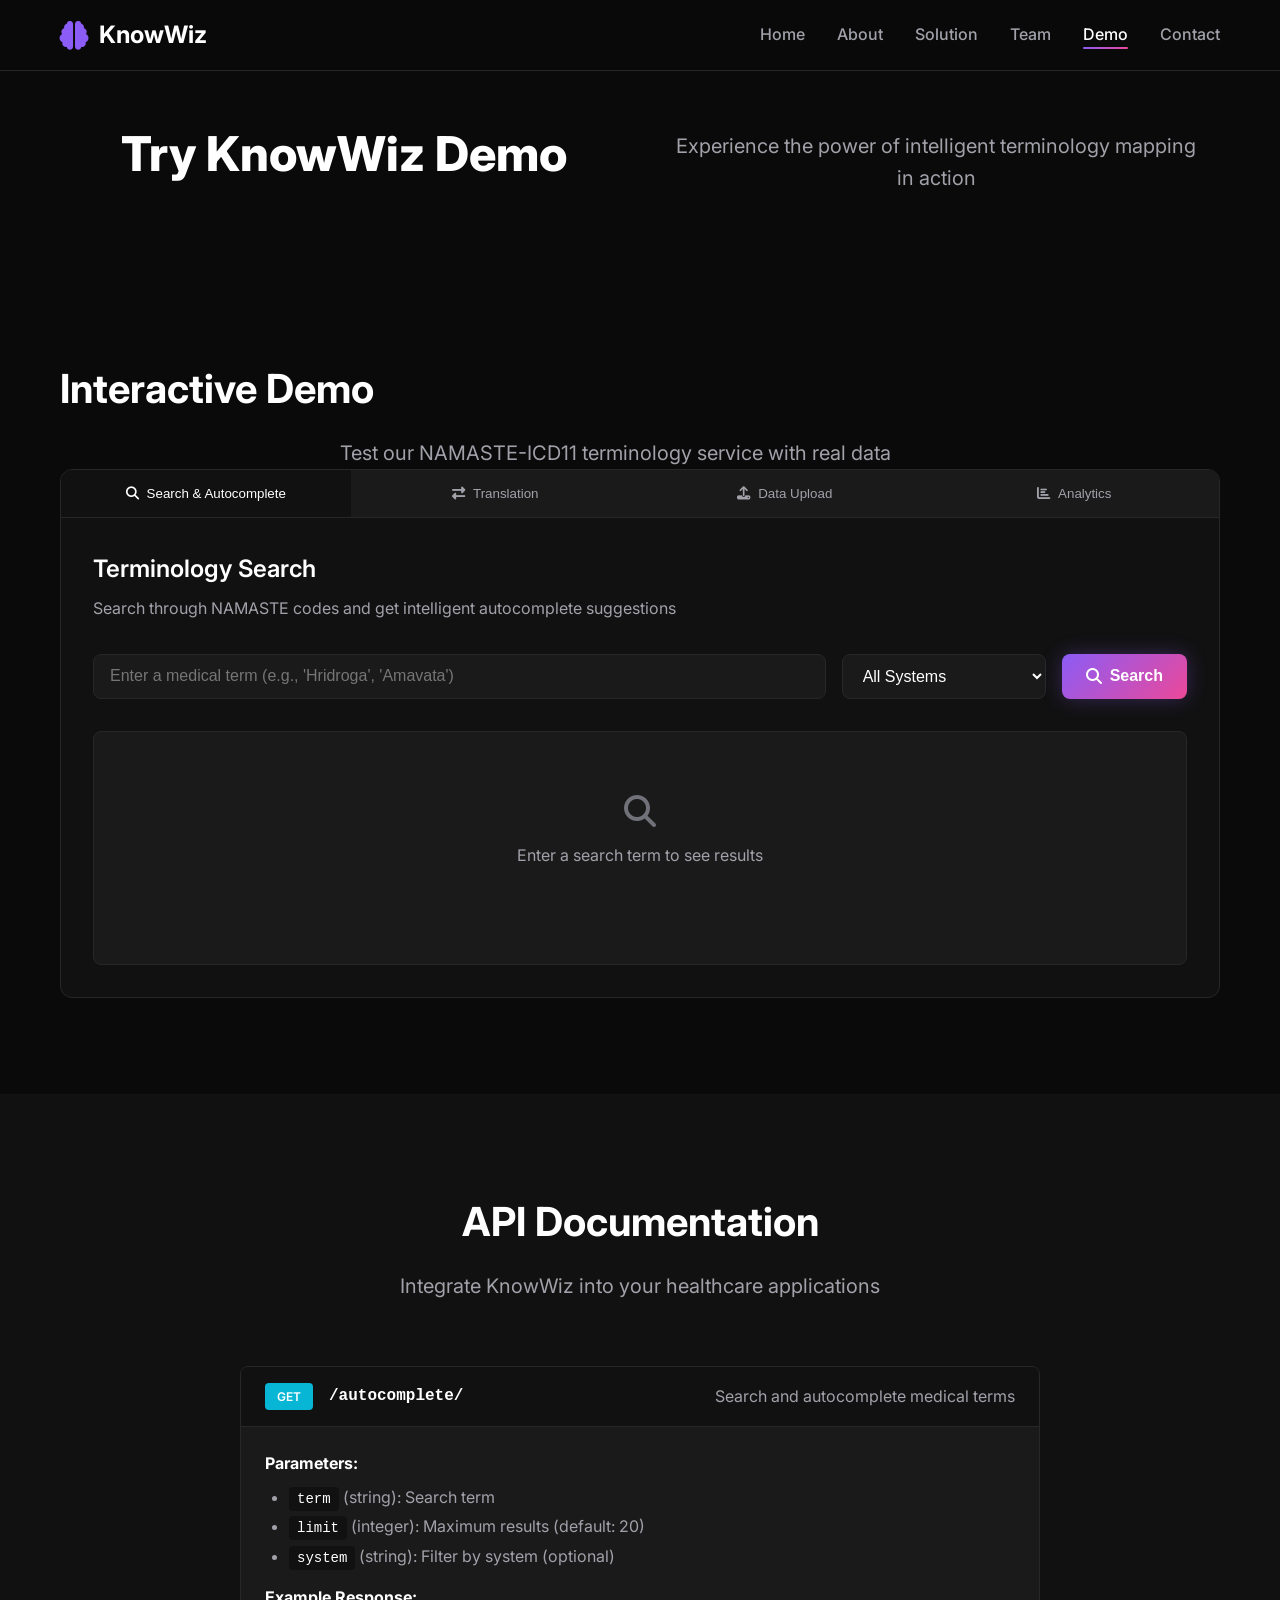
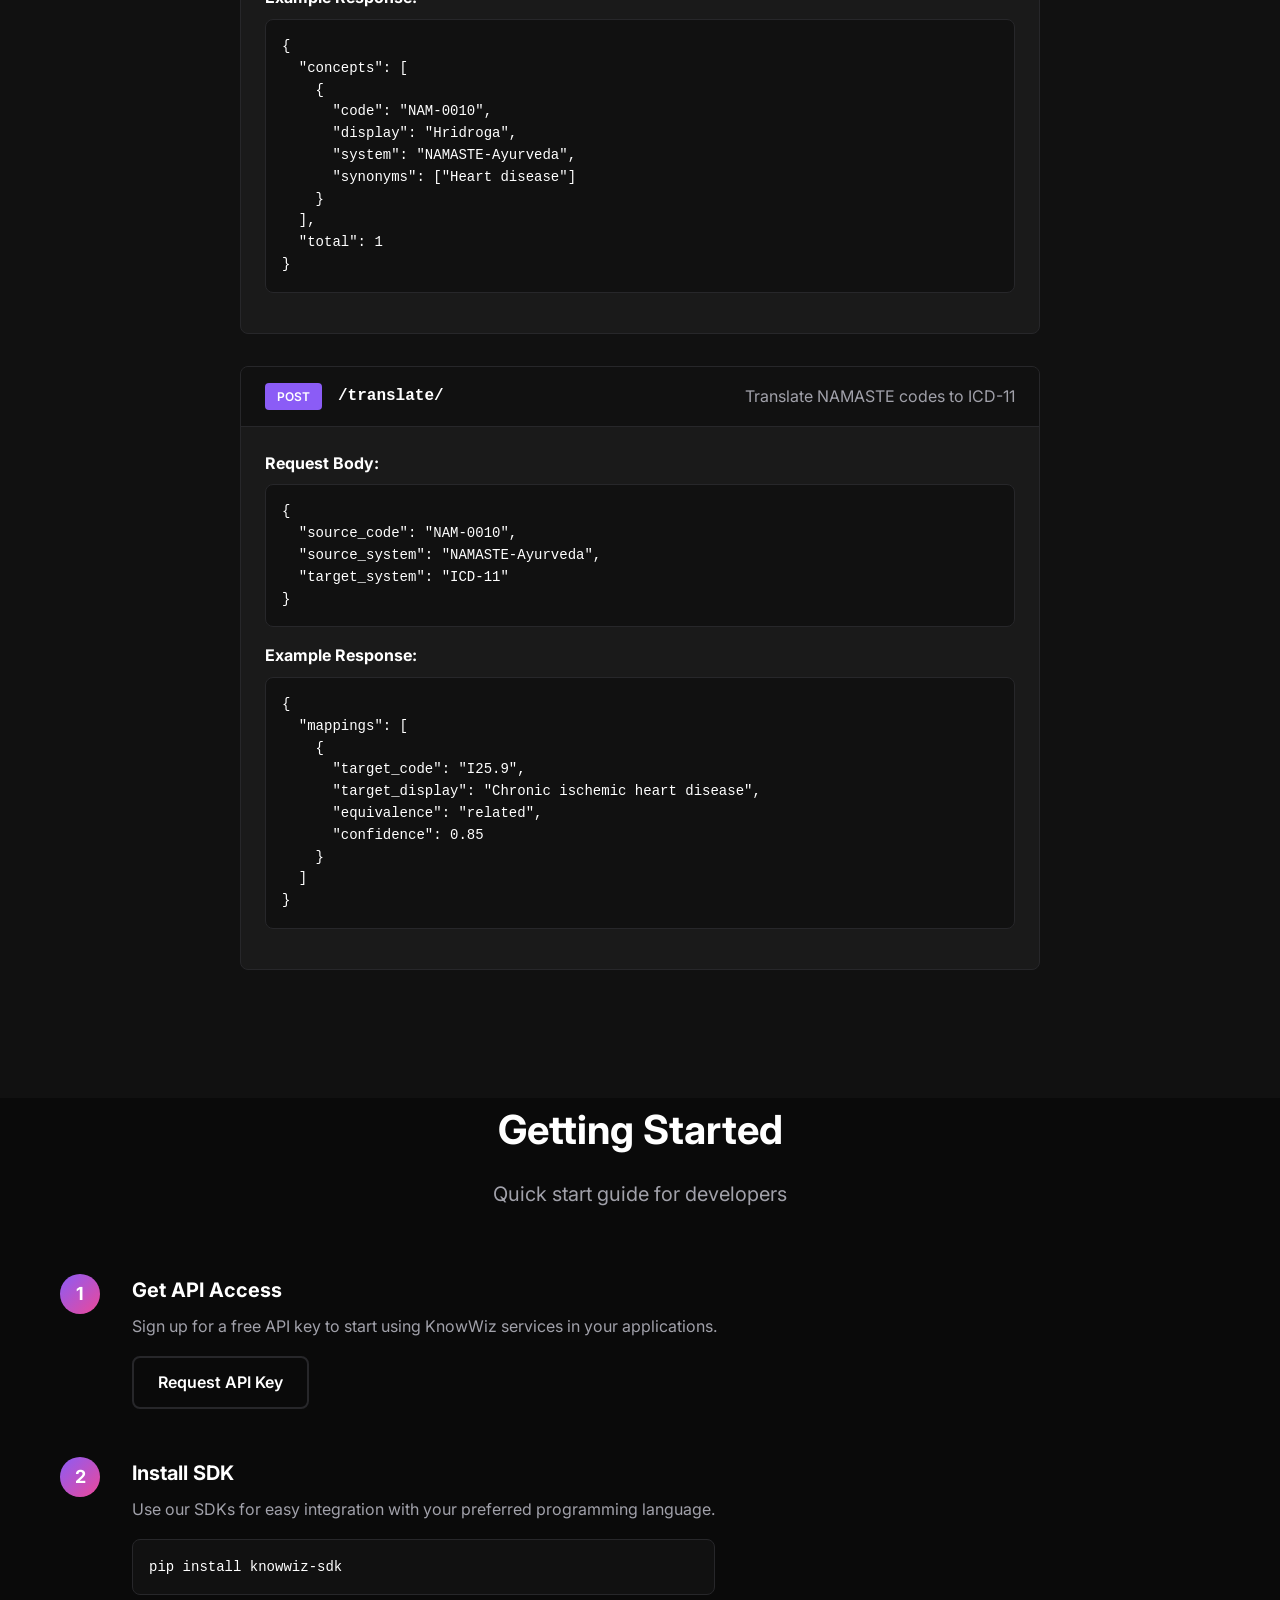
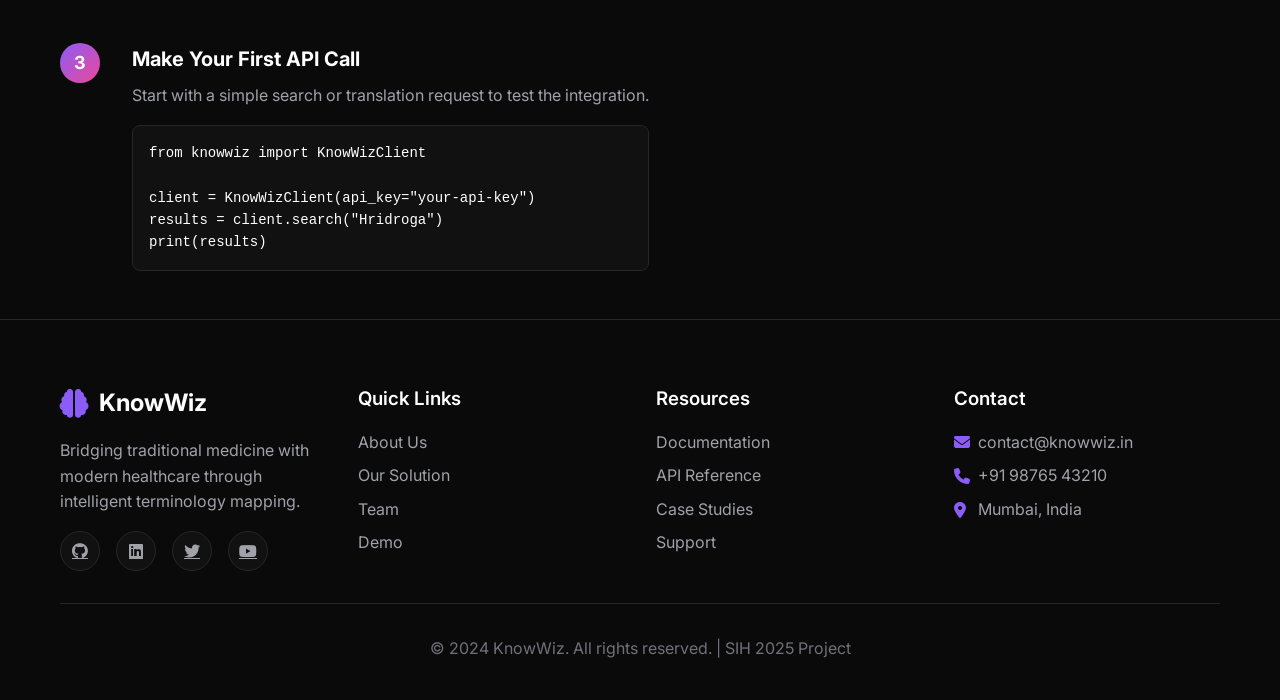
==== demo.html @ f75aba1b "Sure! Pl" ====
<!DOCTYPE html>
<html lang="en">
<head>
    <meta charset="UTF-8">
    <meta name="viewport" content="width=device-width, initial-scale=1.0">
    <title>Demo - KnowWiz</title>
    <link rel="stylesheet" href="styles.css">
    <link href="https://fonts.googleapis.com/css2?family=Inter:wght@300;400;500;600;700;800&display=swap" rel="stylesheet">
    <link rel="stylesheet" href="https://cdnjs.cloudflare.com/ajax/libs/font-awesome/6.4.0/css/all.min.css">
</head>
<body>
    <!-- Navigation -->
    <nav class="navbar">
        <div class="nav-container">
            <div class="nav-logo">
                <i class="fas fa-brain"></i>
                <span>KnowWiz</span>
            </div>
            <ul class="nav-menu">
                <li><a href="index.html" class="nav-link">Home</a></li>
                <li><a href="about.html" class="nav-link">About</a></li>
                <li><a href="solution.html" class="nav-link">Solution</a></li>
                <li><a href="team.html" class="nav-link">Team</a></li>
                <li><a href="demo.html" class="nav-link active">Demo</a></li>
                <li><a href="contact.html" class="nav-link">Contact</a></li>
            </ul>
            <div class="hamburger">
                <span class="bar"></span>
                <span class="bar"></span>
                <span class="bar"></span>
            </div>
        </div>
    </nav>

    <!-- Hero Section -->
    <section class="page-hero">
        <div class="container">
            <div class="hero-content">
                <h1 class="hero-title">Try KnowWiz Demo</h1>
                <p class="hero-subtitle">Experience the power of intelligent terminology mapping in action</p>
            </div>
        </div>
    </section>

    <!-- Demo Interface -->
    <section class="demo-interface">
        <div class="container">
            <div class="demo-content">
                <div class="demo-header">
                    <h2 class="section-title">Interactive Demo</h2>
                    <p class="section-subtitle">Test our NAMASTE-ICD11 terminology service with real data</p>
                </div>
                
                <div class="demo-container">
                    <div class="demo-tabs">
                        <button class="tab-btn active" data-tab="search">
                            <i class="fas fa-search"></i>
                            Search & Autocomplete
                        </button>
                        <button class="tab-btn" data-tab="translate">
                            <i class="fas fa-exchange-alt"></i>
                            Translation
                        </button>
                        <button class="tab-btn" data-tab="upload">
                            <i class="fas fa-upload"></i>
                            Data Upload
                        </button>
                        <button class="tab-btn" data-tab="analytics">
                            <i class="fas fa-chart-bar"></i>
                            Analytics
                        </button>
                    </div>

                    <!-- Search Tab -->
                    <div class="tab-content active" id="search">
                        <div class="demo-section">
                            <h3>Terminology Search</h3>
                            <p>Search through NAMASTE codes and get intelligent autocomplete suggestions</p>
                            
                            <div class="search-demo">
                                <div class="search-input-group">
                                    <input type="text" id="searchInput" placeholder="Enter a medical term (e.g., 'Hridroga', 'Amavata')" class="search-input">
                                    <select id="systemFilter" class="system-filter">
                                        <option value="">All Systems</option>
                                        <option value="NAMASTE-Ayurveda">NAMASTE-Ayurveda</option>
                                        <option value="NAMASTE-Siddha">NAMASTE-Siddha</option>
                                        <option value="NAMASTE-Unani">NAMASTE-Unani</option>
                                    </select>
                                    <button id="searchBtn" class="btn btn-primary">
                                        <i class="fas fa-search"></i>
                                        Search
                                    </button>
                                </div>
                                
                                <div id="searchResults" class="search-results">
                                    <div class="demo-placeholder">
                                        <i class="fas fa-search"></i>
                                        <p>Enter a search term to see results</p>
                                    </div>
                                </div>
                            </div>
                        </div>
                    </div>

                    <!-- Translation Tab -->
                    <div class="tab-content" id="translate">
                        <div class="demo-section">
                            <h3>NAMASTE ↔ ICD-11 Translation</h3>
                            <p>Translate between traditional medicine codes and modern healthcare classifications</p>
                            
                            <div class="translation-demo">
                                <div class="translation-input">
                                    <div class="input-group">
                                        <label>NAMASTE Code</label>
                                        <input type="text" id="namasteCode" placeholder="Enter NAMASTE code (e.g., NAM-0010)" class="form-input">
                                        <button id="translateBtn" class="btn btn-primary">
                                            <i class="fas fa-exchange-alt"></i>
                                            Translate to ICD-11
                                        </button>
                                    </div>
                                </div>
                                
                                <div id="translationResults" class="translation-results">
                                    <div class="demo-placeholder">
                                        <i class="fas fa-exchange-alt"></i>
                                        <p>Enter a NAMASTE code to see translation results</p>
                                    </div>
                                </div>
                            </div>
                        </div>
                    </div>

                    <!-- Upload Tab -->
                    <div class="tab-content" id="upload">
                        <div class="demo-section">
                            <h3>Data Upload & Processing</h3>
                            <p>Upload NAMASTE CSV files or FHIR Bundles for processing</p>
                            
                            <div class="upload-demo">
                                <div class="upload-options">
                                    <div class="upload-option">
                                        <h4>NAMASTE CSV Upload</h4>
                                        <p>Upload CSV files containing NAMASTE codes and terminology</p>
                                        <div class="file-upload">
                                            <input type="file" id="csvUpload" accept=".csv" class="file-input">
                                            <label for="csvUpload" class="file-label">
                                                <i class="fas fa-file-csv"></i>
                                                Choose CSV File
                                            </label>
                                        </div>
                                        <button id="uploadCsvBtn" class="btn btn-primary">
                                            <i class="fas fa-upload"></i>
                                            Upload CSV
                                        </button>
                                    </div>
                                    
                                    <div class="upload-option">
                                        <h4>FHIR Bundle Upload</h4>
                                        <p>Upload FHIR R4 compliant bundles for processing</p>
                                        <div class="file-upload">
                                            <input type="file" id="bundleUpload" accept=".json" class="file-input">
                                            <label for="bundleUpload" class="file-label">
                                                <i class="fas fa-file-code"></i>
                                                Choose JSON File
                                            </label>
                                        </div>
                                        <button id="uploadBundleBtn" class="btn btn-primary">
                                            <i class="fas fa-upload"></i>
                                            Upload Bundle
                                        </button>
                                    </div>
                                </div>
                                
                                <div id="uploadResults" class="upload-results">
                                    <div class="demo-placeholder">
                                        <i class="fas fa-upload"></i>
                                        <p>Upload a file to see processing results</p>
                                    </div>
                                </div>
                            </div>
                        </div>
                    </div>

                    <!-- Analytics Tab -->
                    <div class="tab-content" id="analytics">
                        <div class="demo-section">
                            <h3>System Analytics</h3>
                            <p>View system performance, mapping statistics, and usage analytics</p>
                            
                            <div class="analytics-demo">
                                <div class="analytics-grid">
                                    <div class="analytics-card">
                                        <div class="metric">
                                            <div class="metric-value">1,247</div>
                                            <div class="metric-label">Total Mappings</div>
                                        </div>
                                        <div class="metric-trend">
                                            <i class="fas fa-arrow-up"></i>
                                            <span>+12% this month</span>
                                        </div>
                                    </div>
                                    
                                    <div class="analytics-card">
                                        <div class="metric">
                                            <div class="metric-value">94.2%</div>
                                            <div class="metric-label">Mapping Accuracy</div>
                                        </div>
                                        <div class="metric-trend">
                                            <i class="fas fa-arrow-up"></i>
                                            <span>+2.1% this month</span>
                                        </div>
                                    </div>
                                    
                                    <div class="analytics-card">
                                        <div class="metric">
                                            <div class="metric-value">3,456</div>
                                            <div class="metric-label">API Calls Today</div>
                                        </div>
                                        <div class="metric-trend">
                                            <i class="fas fa-arrow-up"></i>
                                            <span>+8% this week</span>
                                        </div>
                                    </div>
                                    
                                    <div class="analytics-card">
                                        <div class="metric">
                                            <div class="metric-value">156ms</div>
                                            <div class="metric-label">Avg Response Time</div>
                                        </div>
                                        <div class="metric-trend">
                                            <i class="fas fa-arrow-down"></i>
                                            <span>-15ms this month</span>
                                        </div>
                                    </div>
                                </div>
                                
                                <div class="analytics-charts">
                                    <div class="chart-container">
                                        <h4>Mapping Confidence Distribution</h4>
                                        <div class="chart-placeholder">
                                            <i class="fas fa-chart-pie"></i>
                                            <p>Confidence distribution chart would appear here</p>
                                        </div>
                                    </div>
                                    
                                    <div class="chart-container">
                                        <h4>Usage Over Time</h4>
                                        <div class="chart-placeholder">
                                            <i class="fas fa-chart-line"></i>
                                            <p>Usage trends chart would appear here</p>
                                        </div>
                                    </div>
                                </div>
                            </div>
                        </div>
                    </div>
                </div>
            </div>
        </div>
    </section>

    <!-- API Documentation -->
    <section class="api-docs">
        <div class="container">
            <div class="section-header">
                <h2 class="section-title">API Documentation</h2>
                <p class="section-subtitle">Integrate KnowWiz into your healthcare applications</p>
            </div>
            
            <div class="api-docs-content">
                <div class="api-endpoint">
                    <div class="endpoint-header">
                        <span class="method get">GET</span>
                        <span class="endpoint-path">/autocomplete/</span>
                        <span class="endpoint-description">Search and autocomplete medical terms</span>
                    </div>
                    <div class="endpoint-details">
                        <h4>Parameters:</h4>
                        <ul>
                            <li><code>term</code> (string): Search term</li>
                            <li><code>limit</code> (integer): Maximum results (default: 20)</li>
                            <li><code>system</code> (string): Filter by system (optional)</li>
                        </ul>
                        <h4>Example Response:</h4>
                        <pre><code>{
  "concepts": [
    {
      "code": "NAM-0010",
      "display": "Hridroga",
      "system": "NAMASTE-Ayurveda",
      "synonyms": ["Heart disease"]
    }
  ],
  "total": 1
}</code></pre>
                    </div>
                </div>
                
                <div class="api-endpoint">
                    <div class="endpoint-header">
                        <span class="method post">POST</span>
                        <span class="endpoint-path">/translate/</span>
                        <span class="endpoint-description">Translate NAMASTE codes to ICD-11</span>
                    </div>
                    <div class="endpoint-details">
                        <h4>Request Body:</h4>
                        <pre><code>{
  "source_code": "NAM-0010",
  "source_system": "NAMASTE-Ayurveda",
  "target_system": "ICD-11"
}</code></pre>
                        <h4>Example Response:</h4>
                        <pre><code>{
  "mappings": [
    {
      "target_code": "I25.9",
      "target_display": "Chronic ischemic heart disease",
      "equivalence": "related",
      "confidence": 0.85
    }
  ]
}</code></pre>
                    </div>
                </div>
            </div>
        </div>
    </section>

    <!-- Getting Started -->
    <section class="getting-started">
        <div class="container">
            <div class="section-header">
                <h2 class="section-title">Getting Started</h2>
                <p class="section-subtitle">Quick start guide for developers</p>
            </div>
            
            <div class="getting-started-content">
                <div class="step">
                    <div class="step-number">1</div>
                    <div class="step-content">
                        <h3>Get API Access</h3>
                        <p>Sign up for a free API key to start using KnowWiz services in your applications.</p>
                        <a href="contact.html" class="btn btn-secondary">Request API Key</a>
                    </div>
                </div>
                
                <div class="step">
                    <div class="step-number">2</div>
                    <div class="step-content">
                        <h3>Install SDK</h3>
                        <p>Use our SDKs for easy integration with your preferred programming language.</p>
                        <div class="code-snippet">
                            <pre><code>pip install knowwiz-sdk</code></pre>
                        </div>
                    </div>
                </div>
                
                <div class="step">
                    <div class="step-number">3</div>
                    <div class="step-content">
                        <h3>Make Your First API Call</h3>
                        <p>Start with a simple search or translation request to test the integration.</p>
                        <div class="code-snippet">
                            <pre><code>from knowwiz import KnowWizClient

client = KnowWizClient(api_key="your-api-key")
results = client.search("Hridroga")
print(results)</code></pre>
                        </div>
                    </div>
                </div>
            </div>
        </div>
    </section>

    <!-- Footer -->
    <footer class="footer">
        <div class="container">
            <div class="footer-content">
                <div class="footer-section">
                    <div class="footer-logo">
                        <i class="fas fa-brain"></i>
                        <span>KnowWiz</span>
                    </div>
                    <p>Bridging traditional medicine with modern healthcare through intelligent terminology mapping.</p>
                    <div class="social-links">
                        <a href="#"><i class="fab fa-github"></i></a>
                        <a href="#"><i class="fab fa-linkedin"></i></a>
                        <a href="#"><i class="fab fa-twitter"></i></a>
                        <a href="#"><i class="fab fa-youtube"></i></a>
                    </div>
                </div>
                <div class="footer-section">
                    <h3>Quick Links</h3>
                    <ul>
                        <li><a href="about.html">About Us</a></li>
                        <li><a href="solution.html">Our Solution</a></li>
                        <li><a href="team.html">Team</a></li>
                        <li><a href="demo.html">Demo</a></li>
                    </ul>
                </div>
                <div class="footer-section">
                    <h3>Resources</h3>
                    <ul>
                        <li><a href="#">Documentation</a></li>
                        <li><a href="#">API Reference</a></li>
                        <li><a href="#">Case Studies</a></li>
                        <li><a href="#">Support</a></li>
                    </ul>
                </div>
                <div class="footer-section">
                    <h3>Contact</h3>
                    <div class="contact-info">
                        <p><i class="fas fa-envelope"></i> contact@knowwiz.in</p>
                        <p><i class="fas fa-phone"></i> +91 98765 43210</p>
                        <p><i class="fas fa-map-marker-alt"></i> Mumbai, India</p>
                    </div>
                </div>
            </div>
            <div class="footer-bottom">
                <p>&copy; 2024 KnowWiz. All rights reserved. | SIH 2025 Project</p>
            </div>
        </div>
    </footer>

    <script src="script.js"></script>
</body>
</html>
---- styles.css ----
/* Reset and Base Styles */
* {
    margin: 0;
    padding: 0;
    box-sizing: border-box;
}

:root {
    --primary-color: #8B5CF6;
    --secondary-color: #EC4899;
    --accent-color: #06B6D4;
    --bg-primary: #0A0A0A;
    --bg-secondary: #111111;
    --bg-tertiary: #1A1A1A;
    --text-primary: #FFFFFF;
    --text-secondary: #A1A1AA;
    --text-muted: #71717A;
    --border-color: #27272A;
    --gradient-primary: linear-gradient(135deg, #8B5CF6 0%, #EC4899 100%);
    --gradient-secondary: linear-gradient(135deg, #06B6D4 0%, #8B5CF6 100%);
    --shadow-primary: 0 20px 25px -5px rgba(0, 0, 0, 0.1), 0 10px 10px -5px rgba(0, 0, 0, 0.04);
    --shadow-glow: 0 0 20px rgba(139, 92, 246, 0.3);
}

body {
    font-family: 'Inter', sans-serif;
    background-color: var(--bg-primary);
    color: var(--text-primary);
    line-height: 1.6;
    overflow-x: hidden;
}

.container {
    max-width: 1200px;
    margin: 0 auto;
    padding: 0 20px;
}

/* Navigation */
.navbar {
    position: fixed;
    top: 0;
    width: 100%;
    background: rgba(10, 10, 10, 0.95);
    backdrop-filter: blur(10px);
    border-bottom: 1px solid var(--border-color);
    z-index: 1000;
    transition: all 0.3s ease;
}

.nav-container {
    max-width: 1200px;
    margin: 0 auto;
    padding: 0 20px;
    display: flex;
    justify-content: space-between;
    align-items: center;
    height: 70px;
}

.nav-logo {
    display: flex;
    align-items: center;
    gap: 10px;
    font-size: 1.5rem;
    font-weight: 700;
    color: var(--text-primary);
}

.nav-logo i {
    color: var(--primary-color);
    font-size: 1.8rem;
}

.nav-menu {
    display: flex;
    list-style: none;
    gap: 2rem;
}

.nav-link {
    color: var(--text-secondary);
    text-decoration: none;
    font-weight: 500;
    transition: all 0.3s ease;
    position: relative;
}

.nav-link:hover,
.nav-link.active {
    color: var(--text-primary);
}

.nav-link.active::after {
    content: '';
    position: absolute;
    bottom: -5px;
    left: 0;
    width: 100%;
    height: 2px;
    background: var(--gradient-primary);
    border-radius: 1px;
}

.hamburger {
    display: none;
    flex-direction: column;
    cursor: pointer;
}

.bar {
    width: 25px;
    height: 3px;
    background: var(--text-primary);
    margin: 3px 0;
    transition: 0.3s;
}

/* Hero Section */
.hero {
    min-height: 100vh;
    display: flex;
    align-items: center;
    position: relative;
    overflow: hidden;
    padding-top: 70px;
}

.hero-background {
    position: absolute;
    top: 0;
    left: 0;
    width: 100%;
    height: 100%;
    background: radial-gradient(ellipse at top, #1A1A2E 0%, #0A0A0A 50%);
    z-index: -2;
}

.stars {
    position: absolute;
    top: 0;
    left: 0;
    width: 100%;
    height: 100%;
    background-image: 
        radial-gradient(2px 2px at 20px 30px, #eee, transparent),
        radial-gradient(2px 2px at 40px 70px, rgba(255,255,255,0.8), transparent),
        radial-gradient(1px 1px at 90px 40px, #fff, transparent),
        radial-gradient(1px 1px at 130px 80px, rgba(255,255,255,0.6), transparent),
        radial-gradient(2px 2px at 160px 30px, #ddd, transparent);
    background-repeat: repeat;
    background-size: 200px 100px;
    animation: twinkle 20s linear infinite;
}

@keyframes twinkle {
    0% { transform: translateY(0px); }
    100% { transform: translateY(-100px); }
}

.gradient-orb {
    position: absolute;
    border-radius: 50%;
    filter: blur(40px);
    opacity: 0.7;
    animation: float 6s ease-in-out infinite;
}

.orb-1 {
    width: 300px;
    height: 300px;
    background: var(--gradient-primary);
    top: 10%;
    right: 10%;
    animation-delay: 0s;
}

.orb-2 {
    width: 200px;
    height: 200px;
    background: var(--gradient-secondary);
    bottom: 20%;
    left: 5%;
    animation-delay: 2s;
}

.orb-3 {
    width: 150px;
    height: 150px;
    background: linear-gradient(135deg, #EC4899 0%, #06B6D4 100%);
    top: 50%;
    left: 50%;
    animation-delay: 4s;
}

@keyframes float {
    0%, 100% { transform: translateY(0px) rotate(0deg); }
    50% { transform: translateY(-20px) rotate(180deg); }
}

.hero-content {
    display: grid;
    grid-template-columns: 1fr 1fr;
    gap: 4rem;
    align-items: center;
    width: 100%;
    max-width: 1200px;
    margin: 0 auto;
    padding: 0 20px;
}

.hero-title {
    font-size: 3.5rem;
    font-weight: 800;
    line-height: 1.1;
    margin-bottom: 1.5rem;
}

.gradient-text {
    background: var(--gradient-primary);
    -webkit-background-clip: text;
    -webkit-text-fill-color: transparent;
    background-clip: text;
}

.hero-subtitle {
    font-size: 1.25rem;
    color: var(--text-secondary);
    margin-bottom: 2rem;
    line-height: 1.6;
}

.hero-buttons {
    display: flex;
    gap: 1rem;
    flex-wrap: wrap;
}

.btn {
    display: inline-flex;
    align-items: center;
    gap: 0.5rem;
    padding: 12px 24px;
    border-radius: 8px;
    text-decoration: none;
    font-weight: 600;
    transition: all 0.3s ease;
    border: none;
    cursor: pointer;
    font-size: 1rem;
}

.btn-primary {
    background: var(--gradient-primary);
    color: white;
    box-shadow: var(--shadow-glow);
}

.btn-primary:hover {
    transform: translateY(-2px);
    box-shadow: 0 0 30px rgba(139, 92, 246, 0.5);
}

.btn-secondary {
    background: transparent;
    color: var(--text-primary);
    border: 2px solid var(--border-color);
}

.btn-secondary:hover {
    border-color: var(--primary-color);
    background: rgba(139, 92, 246, 0.1);
}

.hero-visual {
    position: relative;
    height: 400px;
    display: flex;
    align-items: center;
    justify-content: center;
}

.floating-card {
    position: absolute;
    background: var(--bg-secondary);
    border: 1px solid var(--border-color);
    border-radius: 12px;
    padding: 1.5rem;
    display: flex;
    flex-direction: column;
    align-items: center;
    gap: 0.5rem;
    backdrop-filter: blur(10px);
    animation: floatCard 4s ease-in-out infinite;
}

.floating-card i {
    font-size: 2rem;
    color: var(--primary-color);
}

.floating-card span {
    font-weight: 600;
    color: var(--text-primary);
}

.card-1 {
    top: 20%;
    left: 10%;
    animation-delay: 0s;
}

.card-2 {
    top: 50%;
    right: 20%;
    animation-delay: 1.5s;
}

.card-3 {
    bottom: 20%;
    left: 30%;
    animation-delay: 3s;
}

@keyframes floatCard {
    0%, 100% { transform: translateY(0px) rotate(0deg); }
    50% { transform: translateY(-15px) rotate(2deg); }
}

.wave-separator {
    position: absolute;
    bottom: 0;
    left: 0;
    width: 100%;
    height: 120px;
    z-index: -1;
}

.wave-separator svg {
    width: 100%;
    height: 100%;
    fill: var(--bg-secondary);
}

/* Problem Section */
.problem-section {
    padding: 6rem 0;
    background: var(--bg-secondary);
}

.section-header {
    text-align: center;
    margin-bottom: 4rem;
}

.section-title {
    font-size: 2.5rem;
    font-weight: 700;
    margin-bottom: 1rem;
    color: var(--text-primary);
}

.section-subtitle {
    font-size: 1.25rem;
    color: var(--text-secondary);
    max-width: 600px;
    margin: 0 auto;
}

.problem-grid {
    display: grid;
    grid-template-columns: repeat(auto-fit, minmax(280px, 1fr));
    gap: 2rem;
}

.problem-card {
    background: var(--bg-tertiary);
    border: 1px solid var(--border-color);
    border-radius: 12px;
    padding: 2rem;
    text-align: center;
    transition: all 0.3s ease;
}

.problem-card:hover {
    transform: translateY(-5px);
    border-color: var(--primary-color);
    box-shadow: var(--shadow-glow);
}

.problem-icon {
    width: 60px;
    height: 60px;
    background: var(--gradient-primary);
    border-radius: 50%;
    display: flex;
    align-items: center;
    justify-content: center;
    margin: 0 auto 1.5rem;
}

.problem-icon i {
    font-size: 1.5rem;
    color: white;
}

.problem-card h3 {
    font-size: 1.25rem;
    font-weight: 600;
    margin-bottom: 1rem;
    color: var(--text-primary);
}

.problem-card p {
    color: var(--text-secondary);
    line-height: 1.6;
}

/* Solution Overview */
.solution-overview {
    padding: 6rem 0;
    background: var(--bg-primary);
}

.solution-content {
    display: grid;
    grid-template-columns: 1fr 1fr;
    gap: 4rem;
    align-items: center;
}

.solution-description {
    font-size: 1.125rem;
    color: var(--text-secondary);
    margin-bottom: 2rem;
    line-height: 1.6;
}

.solution-features {
    display: grid;
    grid-template-columns: 1fr 1fr;
    gap: 1rem;
    margin-bottom: 2rem;
}

.feature-item {
    display: flex;
    align-items: center;
    gap: 0.75rem;
    color: var(--text-primary);
}

.feature-item i {
    color: var(--primary-color);
    font-size: 1.25rem;
}

.architecture-diagram {
    display: flex;
    align-items: center;
    justify-content: center;
    gap: 1rem;
    background: var(--bg-secondary);
    border-radius: 12px;
    padding: 2rem;
    border: 1px solid var(--border-color);
}

.arch-node {
    display: flex;
    flex-direction: column;
    align-items: center;
    gap: 0.5rem;
    padding: 1.5rem;
    background: var(--bg-tertiary);
    border-radius: 8px;
    border: 1px solid var(--border-color);
    min-width: 100px;
}

.arch-node i {
    font-size: 2rem;
    color: var(--primary-color);
}

.arch-node span {
    font-weight: 600;
    color: var(--text-primary);
}

.arch-arrow {
    color: var(--primary-color);
    font-size: 1.5rem;
}

/* Statistics */
.stats-section {
    padding: 4rem 0;
    background: var(--bg-secondary);
}

.stats-grid {
    display: grid;
    grid-template-columns: repeat(auto-fit, minmax(250px, 1fr));
    gap: 2rem;
}

.stat-card {
    text-align: center;
    padding: 2rem;
    background: var(--bg-tertiary);
    border-radius: 12px;
    border: 1px solid var(--border-color);
    transition: all 0.3s ease;
}

.stat-card:hover {
    transform: translateY(-5px);
    border-color: var(--primary-color);
    box-shadow: var(--shadow-glow);
}

.stat-icon {
    width: 60px;
    height: 60px;
    background: var(--gradient-primary);
    border-radius: 50%;
    display: flex;
    align-items: center;
    justify-content: center;
    margin: 0 auto 1rem;
}

.stat-icon i {
    font-size: 1.5rem;
    color: white;
}

.stat-number {
    font-size: 2.5rem;
    font-weight: 800;
    color: var(--text-primary);
    margin-bottom: 0.5rem;
}

.stat-label {
    color: var(--text-secondary);
    font-weight: 500;
}

/* Technology Stack */
.tech-stack {
    padding: 6rem 0;
    background: var(--bg-primary);
}

.tech-grid {
    display: grid;
    grid-template-columns: repeat(auto-fit, minmax(250px, 1fr));
    gap: 2rem;
}

.tech-category {
    background: var(--bg-secondary);
    border: 1px solid var(--border-color);
    border-radius: 12px;
    padding: 2rem;
    transition: all 0.3s ease;
}

.tech-category:hover {
    border-color: var(--primary-color);
    box-shadow: var(--shadow-glow);
}

.tech-category h3 {
    font-size: 1.25rem;
    font-weight: 600;
    margin-bottom: 1.5rem;
    color: var(--text-primary);
}

.tech-items {
    display: flex;
    flex-wrap: wrap;
    gap: 0.5rem;
}

.tech-item {
    background: var(--bg-tertiary);
    color: var(--text-primary);
    padding: 0.5rem 1rem;
    border-radius: 20px;
    font-size: 0.875rem;
    font-weight: 500;
    border: 1px solid var(--border-color);
    transition: all 0.3s ease;
}

.tech-item:hover {
    background: var(--primary-color);
    border-color: var(--primary-color);
}

/* CTA Section */
.cta-section {
    padding: 6rem 0;
    background: var(--bg-secondary);
    text-align: center;
}

.cta-content h2 {
    font-size: 2.5rem;
    font-weight: 700;
    margin-bottom: 1rem;
    color: var(--text-primary);
}

.cta-content p {
    font-size: 1.25rem;
    color: var(--text-secondary);
    margin-bottom: 2rem;
    max-width: 600px;
    margin-left: auto;
    margin-right: auto;
}

.cta-buttons {
    display: flex;
    gap: 1rem;
    justify-content: center;
    flex-wrap: wrap;
}

/* Footer */
.footer {
    background: var(--bg-primary);
    border-top: 1px solid var(--border-color);
    padding: 4rem 0 2rem;
}

.footer-content {
    display: grid;
    grid-template-columns: repeat(auto-fit, minmax(250px, 1fr));
    gap: 2rem;
    margin-bottom: 2rem;
}

.footer-logo {
    display: flex;
    align-items: center;
    gap: 10px;
    font-size: 1.5rem;
    font-weight: 700;
    color: var(--text-primary);
    margin-bottom: 1rem;
}

.footer-logo i {
    color: var(--primary-color);
    font-size: 1.8rem;
}

.footer-section p {
    color: var(--text-secondary);
    margin-bottom: 1rem;
    line-height: 1.6;
}

.footer-section h3 {
    color: var(--text-primary);
    margin-bottom: 1rem;
    font-weight: 600;
}

.footer-section ul {
    list-style: none;
}

.footer-section ul li {
    margin-bottom: 0.5rem;
}

.footer-section ul li a {
    color: var(--text-secondary);
    text-decoration: none;
    transition: color 0.3s ease;
}

.footer-section ul li a:hover {
    color: var(--primary-color);
}

.social-links {
    display: flex;
    gap: 1rem;
    margin-top: 1rem;
}

.social-links a {
    width: 40px;
    height: 40px;
    background: var(--bg-secondary);
    border: 1px solid var(--border-color);
    border-radius: 50%;
    display: flex;
    align-items: center;
    justify-content: center;
    color: var(--text-secondary);
    transition: all 0.3s ease;
}

.social-links a:hover {
    background: var(--primary-color);
    border-color: var(--primary-color);
    color: white;
    transform: translateY(-2px);
}

.contact-info p {
    display: flex;
    align-items: center;
    gap: 0.5rem;
    margin-bottom: 0.5rem;
    color: var(--text-secondary);
}

.contact-info i {
    color: var(--primary-color);
    width: 16px;
}

.footer-bottom {
    text-align: center;
    padding-top: 2rem;
    border-top: 1px solid var(--border-color);
    color: var(--text-muted);
}

/* Responsive Design */
@media (max-width: 768px) {
    .hamburger {
        display: flex;
    }

    .nav-menu {
        position: fixed;
        left: -100%;
        top: 70px;
        flex-direction: column;
        background-color: var(--bg-secondary);
        width: 100%;
        text-align: center;
        transition: 0.3s;
        box-shadow: 0 10px 27px rgba(0, 0, 0, 0.05);
        padding: 2rem 0;
    }

    .nav-menu.active {
        left: 0;
    }

    .nav-menu li {
        margin: 1rem 0;
    }

    .hero-content {
        grid-template-columns: 1fr;
        text-align: center;
        gap: 2rem;
    }

    .hero-title {
        font-size: 2.5rem;
    }

    .hero-buttons {
        justify-content: center;
    }

    .solution-content {
        grid-template-columns: 1fr;
        text-align: center;
    }

    .solution-features {
        grid-template-columns: 1fr;
    }

    .architecture-diagram {
        flex-direction: column;
    }

    .arch-arrow {
        transform: rotate(90deg);
    }

    .cta-buttons {
        flex-direction: column;
        align-items: center;
    }

    .btn {
        width: 100%;
        max-width: 300px;
        justify-content: center;
    }
}

@media (max-width: 480px) {
    .hero-title {
        font-size: 2rem;
    }

    .section-title {
        font-size: 2rem;
    }

    .cta-content h2 {
        font-size: 2rem;
    }

    .container {
        padding: 0 15px;
    }
}

/* Animations */
@keyframes fadeInUp {
    from {
        opacity: 0;
        transform: translateY(30px);
    }
    to {
        opacity: 1;
        transform: translateY(0);
    }
}

.fade-in-up {
    animation: fadeInUp 0.6s ease-out;
}

/* Page Hero */
.page-hero {
    padding: 8rem 0 4rem;
    background: var(--bg-primary);
    text-align: center;
}

.page-hero .hero-title {
    font-size: 3rem;
    font-weight: 800;
    margin-bottom: 1rem;
    color: var(--text-primary);
}

.page-hero .hero-subtitle {
    font-size: 1.25rem;
    color: var(--text-secondary);
    max-width: 600px;
    margin: 0 auto;
}

/* Mission Section */
.mission-section {
    padding: 6rem 0;
    background: var(--bg-secondary);
}

.mission-content {
    display: grid;
    grid-template-columns: 1fr 1fr;
    gap: 4rem;
    align-items: center;
}

.mission-description {
    font-size: 1.125rem;
    color: var(--text-secondary);
    margin-bottom: 2rem;
    line-height: 1.6;
}

.mission-points {
    display: grid;
    grid-template-columns: 1fr 1fr;
    gap: 1rem;
}

.mission-point {
    display: flex;
    align-items: center;
    gap: 0.75rem;
    color: var(--text-primary);
}

.mission-point i {
    color: var(--primary-color);
    font-size: 1.25rem;
}

.mission-visual {
    display: grid;
    grid-template-columns: 1fr 1fr;
    gap: 1rem;
}

.mission-card {
    background: var(--bg-tertiary);
    border: 1px solid var(--border-color);
    border-radius: 12px;
    padding: 1.5rem;
    text-align: center;
    transition: all 0.3s ease;
}

.mission-card:hover {
    border-color: var(--primary-color);
    box-shadow: var(--shadow-glow);
}

.mission-card i {
    font-size: 2rem;
    color: var(--primary-color);
    margin-bottom: 1rem;
}

.mission-card h3 {
    font-size: 1.25rem;
    font-weight: 600;
    margin-bottom: 0.5rem;
    color: var(--text-primary);
}

.mission-card p {
    color: var(--text-secondary);
    font-size: 0.875rem;
}

/* Vision Section */
.vision-section {
    padding: 6rem 0;
    background: var(--bg-primary);
}

.vision-content {
    display: grid;
    grid-template-columns: 1fr 1fr;
    gap: 4rem;
    align-items: center;
}

.vision-description {
    font-size: 1.125rem;
    color: var(--text-secondary);
    margin-bottom: 2rem;
    line-height: 1.6;
}

.vision-stats {
    display: grid;
    grid-template-columns: repeat(3, 1fr);
    gap: 1rem;
}

.vision-stat {
    text-align: center;
    padding: 1rem;
    background: var(--bg-secondary);
    border-radius: 8px;
    border: 1px solid var(--border-color);
}

.stat-number {
    font-size: 2rem;
    font-weight: 800;
    color: var(--primary-color);
    margin-bottom: 0.25rem;
}

.stat-label {
    font-size: 0.875rem;
    color: var(--text-secondary);
    font-weight: 500;
}

.vision-diagram {
    display: flex;
    align-items: center;
    justify-content: center;
    gap: 1rem;
    background: var(--bg-secondary);
    border-radius: 12px;
    padding: 2rem;
    border: 1px solid var(--border-color);
}

.diagram-node {
    display: flex;
    flex-direction: column;
    align-items: center;
    gap: 0.5rem;
    padding: 1.5rem;
    background: var(--bg-tertiary);
    border-radius: 8px;
    border: 1px solid var(--border-color);
    min-width: 120px;
}

.diagram-node i {
    font-size: 2rem;
    color: var(--primary-color);
}

.diagram-node span {
    font-weight: 600;
    color: var(--text-primary);
    font-size: 0.875rem;
}

.diagram-arrow {
    color: var(--primary-color);
    font-size: 1.5rem;
}

/* Values Section */
.values-section {
    padding: 6rem 0;
    background: var(--bg-secondary);
}

.values-grid {
    display: grid;
    grid-template-columns: repeat(auto-fit, minmax(300px, 1fr));
    gap: 2rem;
}

.value-card {
    background: var(--bg-tertiary);
    border: 1px solid var(--border-color);
    border-radius: 12px;
    padding: 2rem;
    text-align: center;
    transition: all 0.3s ease;
}

.value-card:hover {
    transform: translateY(-5px);
    border-color: var(--primary-color);
    box-shadow: var(--shadow-glow);
}

.value-icon {
    width: 60px;
    height: 60px;
    background: var(--gradient-primary);
    border-radius: 50%;
    display: flex;
    align-items: center;
    justify-content: center;
    margin: 0 auto 1.5rem;
}

.value-icon i {
    font-size: 1.5rem;
    color: white;
}

.value-card h3 {
    font-size: 1.25rem;
    font-weight: 600;
    margin-bottom: 1rem;
    color: var(--text-primary);
}

.value-card p {
    color: var(--text-secondary);
    line-height: 1.6;
}

/* Story Section */
.story-section {
    padding: 6rem 0;
    background: var(--bg-primary);
}

.story-content {
    display: grid;
    grid-template-columns: 1fr 1fr;
    gap: 4rem;
    align-items: start;
}

.story-description {
    font-size: 1.125rem;
    color: var(--text-secondary);
    margin-bottom: 1.5rem;
    line-height: 1.6;
}

.story-highlights {
    display: flex;
    gap: 2rem;
    margin-top: 2rem;
}

.highlight {
    text-align: center;
}

.highlight-year {
    font-size: 1.5rem;
    font-weight: 800;
    color: var(--primary-color);
    margin-bottom: 0.5rem;
}

.highlight-text {
    font-size: 0.875rem;
    color: var(--text-secondary);
}

.story-timeline {
    position: relative;
}

.story-timeline::before {
    content: '';
    position: absolute;
    left: 20px;
    top: 0;
    bottom: 0;
    width: 2px;
    background: var(--primary-color);
}

.timeline-item {
    position: relative;
    margin-bottom: 2rem;
    padding-left: 4rem;
}

.timeline-dot {
    position: absolute;
    left: 11px;
    top: 8px;
    width: 20px;
    height: 20px;
    background: var(--primary-color);
    border-radius: 50%;
    border: 4px solid var(--bg-primary);
}

.timeline-content h4 {
    font-size: 1.125rem;
    font-weight: 600;
    margin-bottom: 0.5rem;
    color: var(--text-primary);
}

.timeline-content p {
    color: var(--text-secondary);
    font-size: 0.875rem;
    line-height: 1.5;
}

/* Impact Section */
.impact-section {
    padding: 6rem 0;
    background: var(--bg-secondary);
}

.impact-grid {
    display: grid;
    grid-template-columns: repeat(auto-fit, minmax(250px, 1fr));
    gap: 2rem;
}

.impact-card {
    background: var(--bg-tertiary);
    border: 1px solid var(--border-color);
    border-radius: 12px;
    padding: 2rem;
    text-align: center;
    transition: all 0.3s ease;
}

.impact-card:hover {
    transform: translateY(-5px);
    border-color: var(--primary-color);
    box-shadow: var(--shadow-glow);
}

.impact-icon {
    width: 60px;
    height: 60px;
    background: var(--gradient-primary);
    border-radius: 50%;
    display: flex;
    align-items: center;
    justify-content: center;
    margin: 0 auto 1.5rem;
}

.impact-icon i {
    font-size: 1.5rem;
    color: white;
}

.impact-card h3 {
    font-size: 1.25rem;
    font-weight: 600;
    margin-bottom: 1rem;
    color: var(--text-primary);
}

.impact-card p {
    color: var(--text-secondary);
    line-height: 1.6;
}

/* Team Section */
.team-intro {
    padding: 4rem 0;
    background: var(--bg-secondary);
}

.intro-content {
    text-align: center;
    max-width: 800px;
    margin: 0 auto;
}

.intro-description {
    font-size: 1.125rem;
    color: var(--text-secondary);
    line-height: 1.6;
}

.core-team {
    padding: 6rem 0;
    background: var(--bg-primary);
}

.team-grid {
    display: grid;
    grid-template-columns: repeat(auto-fit, minmax(350px, 1fr));
    gap: 2rem;
}

.team-member {
    background: var(--bg-secondary);
    border: 1px solid var(--border-color);
    border-radius: 12px;
    padding: 2rem;
    transition: all 0.3s ease;
}

.team-member:hover {
    transform: translateY(-5px);
    border-color: var(--primary-color);
    box-shadow: var(--shadow-glow);
}

.member-photo {
    width: 80px;
    height: 80px;
    background: var(--gradient-primary);
    border-radius: 50%;
    display: flex;
    align-items: center;
    justify-content: center;
    margin: 0 auto 1.5rem;
}

.member-photo i {
    font-size: 2rem;
    color: white;
}

.member-info {
    text-align: center;
}

.member-info h3 {
    font-size: 1.25rem;
    font-weight: 600;
    margin-bottom: 0.5rem;
    color: var(--text-primary);
}

.member-role {
    color: var(--primary-color);
    font-weight: 500;
    margin-bottom: 1rem;
}

.member-bio {
    color: var(--text-secondary);
    margin-bottom: 1.5rem;
    line-height: 1.5;
}

.member-skills {
    display: flex;
    flex-wrap: wrap;
    gap: 0.5rem;
    justify-content: center;
    margin-bottom: 1rem;
}

.skill {
    background: var(--bg-tertiary);
    color: var(--text-primary);
    padding: 0.25rem 0.75rem;
    border-radius: 12px;
    font-size: 0.75rem;
    font-weight: 500;
    border: 1px solid var(--border-color);
}

.member-social {
    display: flex;
    gap: 0.75rem;
    justify-content: center;
}

.member-social a {
    width: 32px;
    height: 32px;
    background: var(--bg-tertiary);
    border: 1px solid var(--border-color);
    border-radius: 50%;
    display: flex;
    align-items: center;
    justify-content: center;
    color: var(--text-secondary);
    transition: all 0.3s ease;
}

.member-social a:hover {
    background: var(--primary-color);
    border-color: var(--primary-color);
    color: white;
}

/* Advisory Board */
.advisory-board {
    padding: 6rem 0;
    background: var(--bg-secondary);
}

.advisory-grid {
    display: grid;
    grid-template-columns: repeat(auto-fit, minmax(300px, 1fr));
    gap: 2rem;
}

.advisory-member {
    background: var(--bg-tertiary);
    border: 1px solid var(--border-color);
    border-radius: 12px;
    padding: 2rem;
    text-align: center;
    transition: all 0.3s ease;
}

.advisory-member:hover {
    transform: translateY(-5px);
    border-color: var(--primary-color);
    box-shadow: var(--shadow-glow);
}

/* Join Team */
.join-team {
    padding: 6rem 0;
    background: var(--bg-primary);
}

.join-content {
    display: grid;
    grid-template-columns: 1fr 1fr;
    gap: 4rem;
    align-items: center;
}

.join-description {
    font-size: 1.125rem;
    color: var(--text-secondary);
    margin-bottom: 2rem;
    line-height: 1.6;
}

.join-benefits {
    display: grid;
    grid-template-columns: 1fr 1fr;
    gap: 1rem;
    margin-bottom: 2rem;
}

.benefit {
    display: flex;
    align-items: center;
    gap: 0.75rem;
    color: var(--text-primary);
}

.benefit i {
    color: var(--primary-color);
    font-size: 1.25rem;
}

.career-cards {
    display: grid;
    grid-template-columns: 1fr 1fr;
    gap: 1rem;
}

.career-card {
    background: var(--bg-secondary);
    border: 1px solid var(--border-color);
    border-radius: 8px;
    padding: 1.5rem;
    text-align: center;
    transition: all 0.3s ease;
}

.career-card:hover {
    border-color: var(--primary-color);
    box-shadow: var(--shadow-glow);
}

.career-card i {
    font-size: 1.5rem;
    color: var(--primary-color);
    margin-bottom: 0.75rem;
}

.career-card h4 {
    font-size: 1rem;
    font-weight: 600;
    margin-bottom: 0.5rem;
    color: var(--text-primary);
}

.career-card p {
    color: var(--text-secondary);
    font-size: 0.875rem;
}

/* Demo Interface */
.demo-interface {
    padding: 6rem 0;
    background: var(--bg-primary);
}

.demo-container {
    background: var(--bg-secondary);
    border: 1px solid var(--border-color);
    border-radius: 12px;
    overflow: hidden;
}

.demo-tabs {
    display: flex;
    background: var(--bg-tertiary);
    border-bottom: 1px solid var(--border-color);
}

.tab-btn {
    flex: 1;
    padding: 1rem 1.5rem;
    background: transparent;
    border: none;
    color: var(--text-secondary);
    font-weight: 500;
    cursor: pointer;
    transition: all 0.3s ease;
    display: flex;
    align-items: center;
    justify-content: center;
    gap: 0.5rem;
}

.tab-btn:hover,
.tab-btn.active {
    color: var(--text-primary);
    background: var(--bg-secondary);
}

.tab-content {
    display: none;
    padding: 2rem;
}

.tab-content.active {
    display: block;
}

.demo-section h3 {
    font-size: 1.5rem;
    font-weight: 600;
    margin-bottom: 0.5rem;
    color: var(--text-primary);
}

.demo-section p {
    color: var(--text-secondary);
    margin-bottom: 2rem;
}

/* Search Demo */
.search-input-group {
    display: flex;
    gap: 1rem;
    margin-bottom: 2rem;
    flex-wrap: wrap;
}

.search-input {
    flex: 1;
    min-width: 300px;
    padding: 0.75rem 1rem;
    background: var(--bg-tertiary);
    border: 1px solid var(--border-color);
    border-radius: 8px;
    color: var(--text-primary);
    font-size: 1rem;
}

.search-input:focus {
    outline: none;
    border-color: var(--primary-color);
    box-shadow: 0 0 0 3px rgba(139, 92, 246, 0.1);
}

.system-filter {
    padding: 0.75rem 1rem;
    background: var(--bg-tertiary);
    border: 1px solid var(--border-color);
    border-radius: 8px;
    color: var(--text-primary);
    font-size: 1rem;
    min-width: 150px;
}

.search-results {
    min-height: 200px;
    border: 1px solid var(--border-color);
    border-radius: 8px;
    background: var(--bg-tertiary);
    padding: 1rem;
}

.search-result {
    background: var(--bg-secondary);
    border: 1px solid var(--border-color);
    border-radius: 8px;
    padding: 1rem;
    margin-bottom: 1rem;
}

.result-header {
    display: flex;
    justify-content: space-between;
    align-items: center;
    margin-bottom: 0.5rem;
}

.result-header h4 {
    color: var(--primary-color);
    font-weight: 600;
}

.result-system {
    background: var(--bg-tertiary);
    color: var(--text-secondary);
    padding: 0.25rem 0.75rem;
    border-radius: 12px;
    font-size: 0.75rem;
}

.result-content h5 {
    color: var(--text-primary);
    margin-bottom: 0.5rem;
}

.synonyms {
    color: var(--text-secondary);
    font-size: 0.875rem;
}

/* Autocomplete Styles */
.autocomplete-results {
    position: relative;
    z-index: 10;
}

.autocomplete-header {
    padding: 0.5rem 1rem;
    background: var(--bg-secondary);
    border-bottom: 1px solid var(--border-color);
    color: var(--text-secondary);
    font-size: 0.875rem;
    font-weight: 500;
}

.autocomplete-list {
    max-height: 300px;
    overflow-y: auto;
}

.autocomplete-item {
    display: flex;
    align-items: center;
    padding: 0.75rem 1rem;
    background: var(--bg-secondary);
    border-bottom: 1px solid var(--border-color);
    cursor: pointer;
    transition: all 0.2s ease;
}

.autocomplete-item:hover {
    background: var(--bg-tertiary);
    border-left: 3px solid var(--primary-color);
}

.autocomplete-item:last-child {
    border-bottom: none;
}

.autocomplete-code {
    font-weight: 600;
    color: var(--primary-color);
    margin-right: 1rem;
    min-width: 80px;
}

.autocomplete-display {
    flex: 1;
    color: var(--text-primary);
    font-weight: 500;
}

.autocomplete-system {
    color: var(--text-secondary);
    font-size: 0.75rem;
    background: var(--bg-tertiary);
    padding: 0.25rem 0.5rem;
    border-radius: 4px;
}

/* Translation Demo */
.translation-input {
    margin-bottom: 2rem;
}

.input-group {
    display: flex;
    flex-direction: column;
    gap: 0.5rem;
}

.input-group label {
    color: var(--text-primary);
    font-weight: 500;
}

.form-input {
    padding: 0.75rem 1rem;
    background: var(--bg-tertiary);
    border: 1px solid var(--border-color);
    border-radius: 8px;
    color: var(--text-primary);
    font-size: 1rem;
}

.form-input:focus {
    outline: none;
    border-color: var(--primary-color);
    box-shadow: 0 0 0 3px rgba(139, 92, 246, 0.1);
}

.translation-results {
    min-height: 200px;
    border: 1px solid var(--border-color);
    border-radius: 8px;
    background: var(--bg-tertiary);
    padding: 1rem;
}

.translation-result {
    background: var(--bg-secondary);
    border: 1px solid var(--border-color);
    border-radius: 8px;
    padding: 1rem;
    margin-bottom: 1rem;
}

.mapping-header {
    display: flex;
    justify-content: space-between;
    align-items: center;
    margin-bottom: 0.5rem;
}

.target-code {
    color: var(--primary-color);
    font-weight: 600;
    font-size: 1.125rem;
}

.confidence {
    background: var(--bg-tertiary);
    color: var(--text-secondary);
    padding: 0.25rem 0.75rem;
    border-radius: 12px;
    font-size: 0.75rem;
}

.mapping-content p {
    margin-bottom: 0.25rem;
    color: var(--text-primary);
}

/* Upload Demo */
.upload-options {
    display: grid;
    grid-template-columns: 1fr 1fr;
    gap: 2rem;
    margin-bottom: 2rem;
}

.upload-option {
    background: var(--bg-tertiary);
    border: 1px solid var(--border-color);
    border-radius: 8px;
    padding: 1.5rem;
}

.upload-option h4 {
    color: var(--text-primary);
    margin-bottom: 0.5rem;
}

.upload-option p {
    color: var(--text-secondary);
    margin-bottom: 1rem;
    font-size: 0.875rem;
}

.file-upload {
    margin-bottom: 1rem;
}

.file-input {
    display: none;
}

.file-label {
    display: inline-flex;
    align-items: center;
    gap: 0.5rem;
    padding: 0.75rem 1rem;
    background: var(--bg-secondary);
    border: 1px solid var(--border-color);
    border-radius: 8px;
    color: var(--text-primary);
    cursor: pointer;
    transition: all 0.3s ease;
}

.file-label:hover {
    border-color: var(--primary-color);
    background: var(--bg-tertiary);
}

.upload-results {
    min-height: 200px;
    border: 1px solid var(--border-color);
    border-radius: 8px;
    background: var(--bg-tertiary);
    padding: 1rem;
}

/* Analytics Demo */
.analytics-grid {
    display: grid;
    grid-template-columns: repeat(auto-fit, minmax(200px, 1fr));
    gap: 1rem;
    margin-bottom: 2rem;
}

.analytics-card {
    background: var(--bg-tertiary);
    border: 1px solid var(--border-color);
    border-radius: 8px;
    padding: 1.5rem;
    text-align: center;
}

.metric-value {
    font-size: 2rem;
    font-weight: 800;
    color: var(--primary-color);
    margin-bottom: 0.5rem;
}

.metric-label {
    color: var(--text-secondary);
    font-size: 0.875rem;
    margin-bottom: 0.5rem;
}

.metric-trend {
    display: flex;
    align-items: center;
    justify-content: center;
    gap: 0.25rem;
    font-size: 0.75rem;
    color: var(--text-muted);
}

.metric-trend i {
    font-size: 0.75rem;
}

.analytics-charts {
    display: grid;
    grid-template-columns: 1fr 1fr;
    gap: 2rem;
}

.chart-container {
    background: var(--bg-tertiary);
    border: 1px solid var(--border-color);
    border-radius: 8px;
    padding: 1.5rem;
}

.chart-container h4 {
    color: var(--text-primary);
    margin-bottom: 1rem;
    font-size: 1rem;
}

.chart-placeholder {
    height: 200px;
    display: flex;
    flex-direction: column;
    align-items: center;
    justify-content: center;
    color: var(--text-muted);
    background: var(--bg-secondary);
    border-radius: 8px;
    border: 1px dashed var(--border-color);
}

.chart-placeholder i {
    font-size: 2rem;
    margin-bottom: 0.5rem;
}

/* API Documentation */
.api-docs {
    padding: 6rem 0;
    background: var(--bg-secondary);
}

.api-docs-content {
    max-width: 800px;
    margin: 0 auto;
}

.api-endpoint {
    background: var(--bg-tertiary);
    border: 1px solid var(--border-color);
    border-radius: 8px;
    margin-bottom: 2rem;
    overflow: hidden;
}

.endpoint-header {
    display: flex;
    align-items: center;
    gap: 1rem;
    padding: 1rem 1.5rem;
    background: var(--bg-secondary);
    border-bottom: 1px solid var(--border-color);
}

.method {
    padding: 0.25rem 0.75rem;
    border-radius: 4px;
    font-size: 0.75rem;
    font-weight: 600;
    text-transform: uppercase;
}

.method.get {
    background: var(--accent-color);
    color: white;
}

.method.post {
    background: var(--primary-color);
    color: white;
}

.endpoint-path {
    font-family: 'Courier New', monospace;
    color: var(--text-primary);
    font-weight: 600;
}

.endpoint-description {
    color: var(--text-secondary);
    margin-left: auto;
}

.endpoint-details {
    padding: 1.5rem;
}

.endpoint-details h4 {
    color: var(--text-primary);
    margin-bottom: 0.5rem;
    font-size: 1rem;
}

.endpoint-details ul {
    margin-bottom: 1rem;
    padding-left: 1.5rem;
}

.endpoint-details li {
    color: var(--text-secondary);
    margin-bottom: 0.25rem;
}

.endpoint-details code {
    background: var(--bg-secondary);
    color: var(--text-primary);
    padding: 0.25rem 0.5rem;
    border-radius: 4px;
    font-size: 0.875rem;
}

.endpoint-details pre {
    background: var(--bg-secondary);
    border: 1px solid var(--border-color);
    border-radius: 8px;
    padding: 1rem;
    overflow-x: auto;
    margin-bottom: 1rem;
}

.endpoint-details pre code {
    background: none;
    padding: 0;
    color: var(--text-primary);
    font-size: 0.875rem;
    line-height: 1.5;
}

/* Implementation Steps */
.implementation-section {
    padding: 6rem 0;
    background: var(--bg-primary);
}

.implementation-steps {
    max-width: 800px;
    margin: 0 auto;
}

.step {
    display: flex;
    gap: 2rem;
    margin-bottom: 3rem;
    align-items: flex-start;
}

.step-number {
    width: 40px;
    height: 40px;
    background: var(--gradient-primary);
    border-radius: 50%;
    display: flex;
    align-items: center;
    justify-content: center;
    color: white;
    font-weight: 700;
    font-size: 1.125rem;
    flex-shrink: 0;
}

.step-content h3 {
    color: var(--text-primary);
    margin-bottom: 0.5rem;
    font-size: 1.25rem;
}

.step-content p {
    color: var(--text-secondary);
    margin-bottom: 1rem;
    line-height: 1.6;
}

.code-snippet {
    background: var(--bg-secondary);
    border: 1px solid var(--border-color);
    border-radius: 8px;
    padding: 1rem;
    margin-top: 1rem;
}

.code-snippet pre {
    margin: 0;
    color: var(--text-primary);
    font-family: 'Courier New', monospace;
    font-size: 0.875rem;
}

/* Benefits Section */
.benefits-section {
    padding: 6rem 0;
    background: var(--bg-secondary);
}

.benefits-grid {
    display: grid;
    grid-template-columns: repeat(auto-fit, minmax(300px, 1fr));
    gap: 2rem;
}

.benefit-card {
    background: var(--bg-tertiary);
    border: 1px solid var(--border-color);
    border-radius: 12px;
    padding: 2rem;
    text-align: center;
    transition: all 0.3s ease;
}

.benefit-card:hover {
    transform: translateY(-5px);
    border-color: var(--primary-color);
    box-shadow: var(--shadow-glow);
}

.benefit-icon {
    width: 60px;
    height: 60px;
    background: var(--gradient-primary);
    border-radius: 50%;
    display: flex;
    align-items: center;
    justify-content: center;
    margin: 0 auto 1.5rem;
}

.benefit-icon i {
    font-size: 1.5rem;
    color: white;
}

.benefit-card h3 {
    font-size: 1.25rem;
    font-weight: 600;
    margin-bottom: 1rem;
    color: var(--text-primary);
}

.benefit-card p {
    color: var(--text-secondary);
    line-height: 1.6;
}

/* Contact Section */
.contact-section {
    padding: 6rem 0;
    background: var(--bg-primary);
}

.contact-content {
    display: grid;
    grid-template-columns: 1fr 1fr;
    gap: 4rem;
}

.contact-description {
    font-size: 1.125rem;
    color: var(--text-secondary);
    margin-bottom: 2rem;
    line-height: 1.6;
}

.contact-methods {
    display: grid;
    gap: 1.5rem;
}

.contact-method {
    display: flex;
    gap: 1rem;
    align-items: flex-start;
}

.method-icon {
    width: 50px;
    height: 50px;
    background: var(--gradient-primary);
    border-radius: 50%;
    display: flex;
    align-items: center;
    justify-content: center;
    flex-shrink: 0;
}

.method-icon i {
    font-size: 1.25rem;
    color: white;
}

.method-info h3 {
    color: var(--text-primary);
    margin-bottom: 0.5rem;
    font-size: 1.125rem;
}

.method-info p {
    color: var(--text-secondary);
    margin-bottom: 0.25rem;
    font-size: 0.875rem;
}

/* Contact Form */
.contact-form-container {
    background: var(--bg-secondary);
    border: 1px solid var(--border-color);
    border-radius: 12px;
    padding: 2rem;
}

.contact-form h3 {
    color: var(--text-primary);
    margin-bottom: 2rem;
    font-size: 1.5rem;
    text-align: center;
}

.form-group {
    margin-bottom: 1.5rem;
}

.form-group label {
    display: block;
    color: var(--text-primary);
    margin-bottom: 0.5rem;
    font-weight: 500;
}

.form-input,
.form-select,
.form-textarea {
    width: 100%;
    padding: 0.75rem 1rem;
    background: var(--bg-tertiary);
    border: 1px solid var(--border-color);
    border-radius: 8px;
    color: var(--text-primary);
    font-size: 1rem;
    transition: all 0.3s ease;
}

.form-input:focus,
.form-select:focus,
.form-textarea:focus {
    outline: none;
    border-color: var(--primary-color);
    box-shadow: 0 0 0 3px rgba(139, 92, 246, 0.1);
}

.form-textarea {
    resize: vertical;
    min-height: 120px;
}

.checkbox-label {
    display: flex;
    align-items: center;
    gap: 0.75rem;
    color: var(--text-secondary);
    cursor: pointer;
    font-size: 0.875rem;
}

.checkbox-label input[type="checkbox"] {
    display: none;
}

.checkmark {
    width: 20px;
    height: 20px;
    background: var(--bg-tertiary);
    border: 1px solid var(--border-color);
    border-radius: 4px;
    display: flex;
    align-items: center;
    justify-content: center;
    transition: all 0.3s ease;
}

.checkbox-label input[type="checkbox"]:checked + .checkmark {
    background: var(--primary-color);
    border-color: var(--primary-color);
}

.checkbox-label input[type="checkbox"]:checked + .checkmark::after {
    content: '✓';
    color: white;
    font-size: 0.75rem;
}

/* FAQ Section */
.faq-section {
    padding: 6rem 0;
    background: var(--bg-secondary);
}

.faq-content {
    max-width: 800px;
    margin: 0 auto;
}

.faq-item {
    background: var(--bg-tertiary);
    border: 1px solid var(--border-color);
    border-radius: 8px;
    margin-bottom: 1rem;
    overflow: hidden;
    transition: all 0.3s ease;
}

.faq-item:hover {
    border-color: var(--primary-color);
}

.faq-question {
    display: flex;
    justify-content: space-between;
    align-items: center;
    padding: 1.5rem;
    cursor: pointer;
    transition: all 0.3s ease;
}

.faq-question:hover {
    background: var(--bg-secondary);
}

.faq-question h3 {
    color: var(--text-primary);
    font-size: 1.125rem;
    font-weight: 600;
    margin: 0;
}

.faq-question i {
    color: var(--primary-color);
    transition: transform 0.3s ease;
}

.faq-item.active .faq-question i {
    transform: rotate(180deg);
}

.faq-answer {
    padding: 0 1.5rem 1.5rem;
    color: var(--text-secondary);
    line-height: 1.6;
    display: none;
}

.faq-item.active .faq-answer {
    display: block;
}

/* Locations Section */
.locations-section {
    padding: 6rem 0;
    background: var(--bg-primary);
}

.locations-grid {
    display: grid;
    grid-template-columns: repeat(auto-fit, minmax(300px, 1fr));
    gap: 2rem;
}

.location-card {
    background: var(--bg-secondary);
    border: 1px solid var(--border-color);
    border-radius: 12px;
    padding: 2rem;
    text-align: center;
    transition: all 0.3s ease;
}

.location-card:hover {
    transform: translateY(-5px);
    border-color: var(--primary-color);
    box-shadow: var(--shadow-glow);
}

.location-icon {
    width: 60px;
    height: 60px;
    background: var(--gradient-primary);
    border-radius: 50%;
    display: flex;
    align-items: center;
    justify-content: center;
    margin: 0 auto 1.5rem;
}

.location-icon i {
    font-size: 1.5rem;
    color: white;
}

.location-card h3 {
    color: var(--text-primary);
    margin-bottom: 1rem;
    font-size: 1.25rem;
}

.location-address {
    color: var(--text-secondary);
    margin-bottom: 1.5rem;
    line-height: 1.5;
}

.location-contact p {
    color: var(--text-secondary);
    margin-bottom: 0.5rem;
    font-size: 0.875rem;
    display: flex;
    align-items: center;
    justify-content: center;
    gap: 0.5rem;
}

.location-contact i {
    color: var(--primary-color);
    width: 16px;
}

/* Demo States */
.loading,
.error,
.no-results,
.demo-placeholder {
    display: flex;
    flex-direction: column;
    align-items: center;
    justify-content: center;
    height: 200px;
    color: var(--text-muted);
    text-align: center;
}

.loading i,
.error i,
.no-results i,
.demo-placeholder i {
    font-size: 2rem;
    margin-bottom: 1rem;
}

.loading i {
    color: var(--primary-color);
}

.error i {
    color: #ef4444;
}

.no-results i,
.demo-placeholder i {
    color: var(--text-muted);
}

.upload-success {
    display: flex;
    flex-direction: column;
    align-items: center;
    justify-content: center;
    height: 200px;
    color: var(--text-primary);
    text-align: center;
}

.upload-success i {
    font-size: 3rem;
    color: var(--accent-color);
    margin-bottom: 1rem;
}

.upload-success h4 {
    color: var(--text-primary);
    margin-bottom: 0.5rem;
}

.upload-success p {
    color: var(--text-secondary);
}

/* Scrollbar Styling */
::-webkit-scrollbar {
    width: 8px;
}

::-webkit-scrollbar-track {
    background: var(--bg-secondary);
}

::-webkit-scrollbar-thumb {
    background: var(--primary-color);
    border-radius: 4px;
}

::-webkit-scrollbar-thumb:hover {
    background: var(--secondary-color);
}
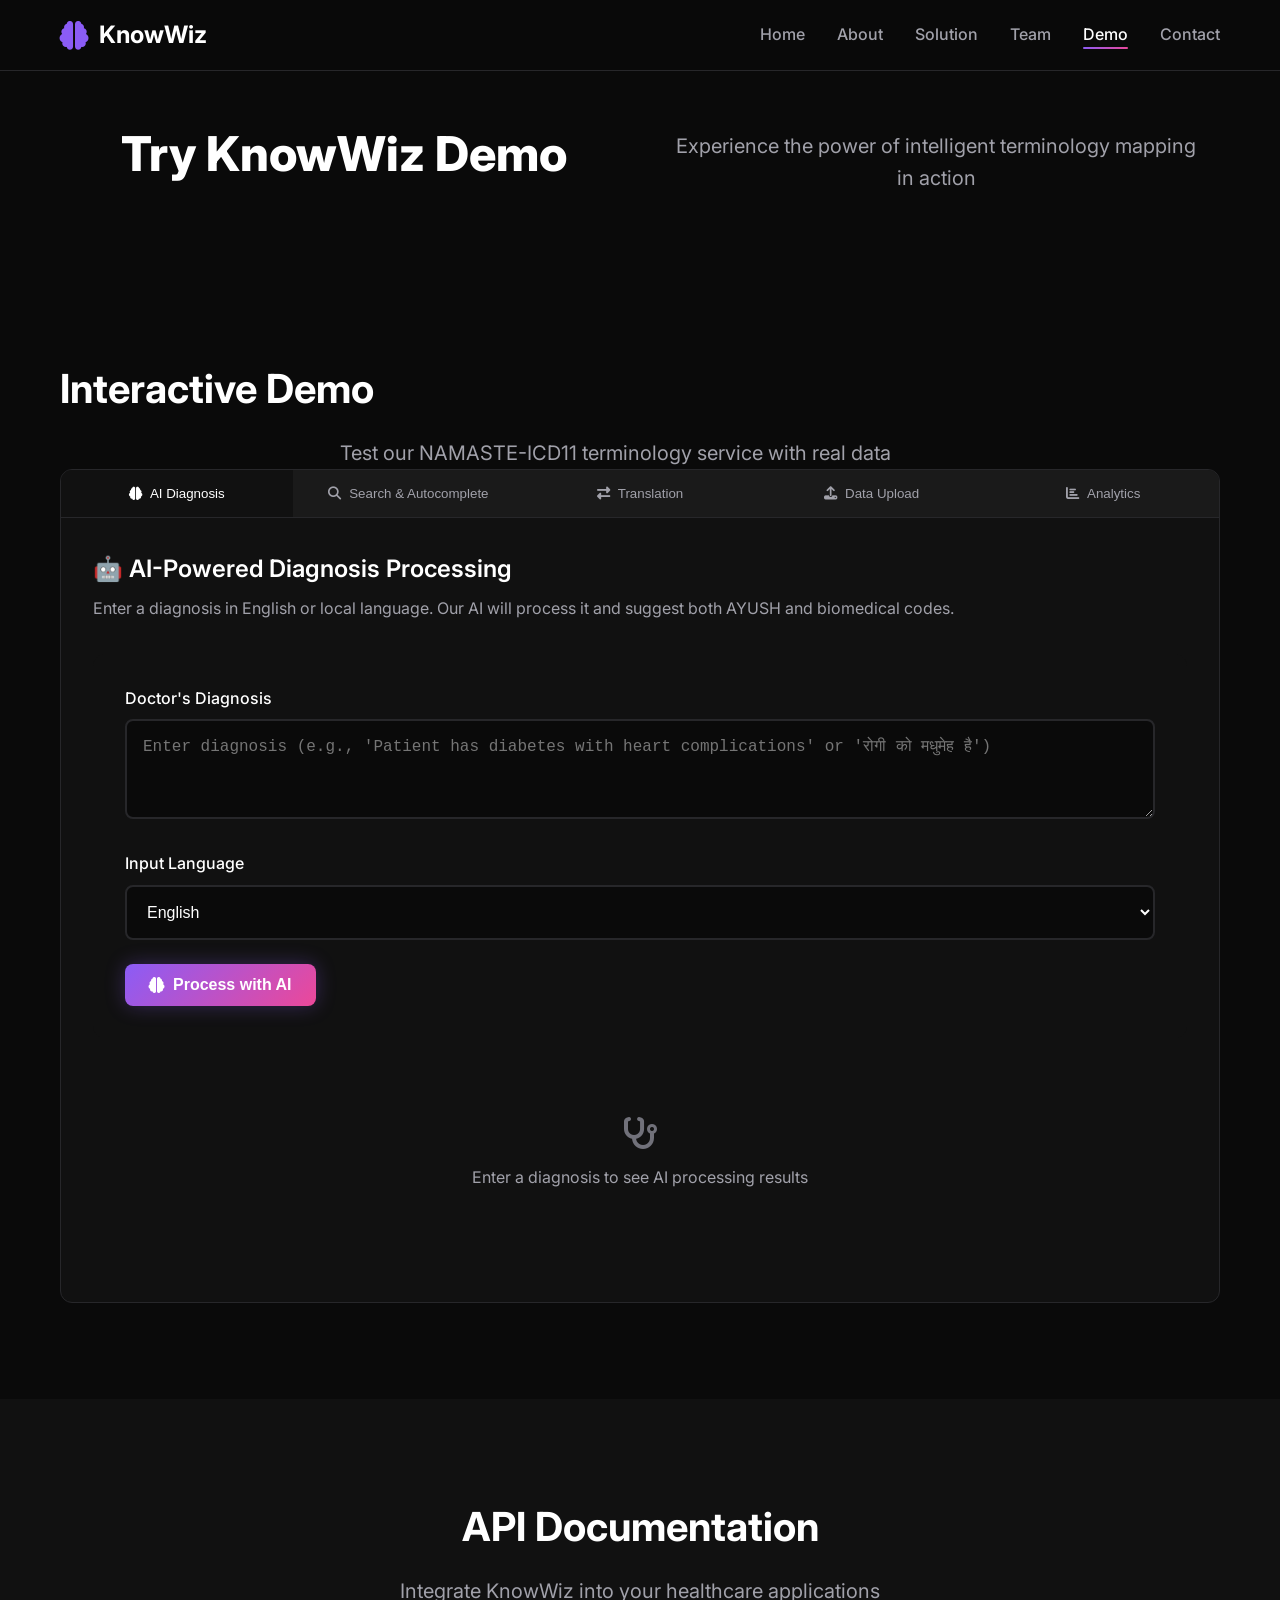
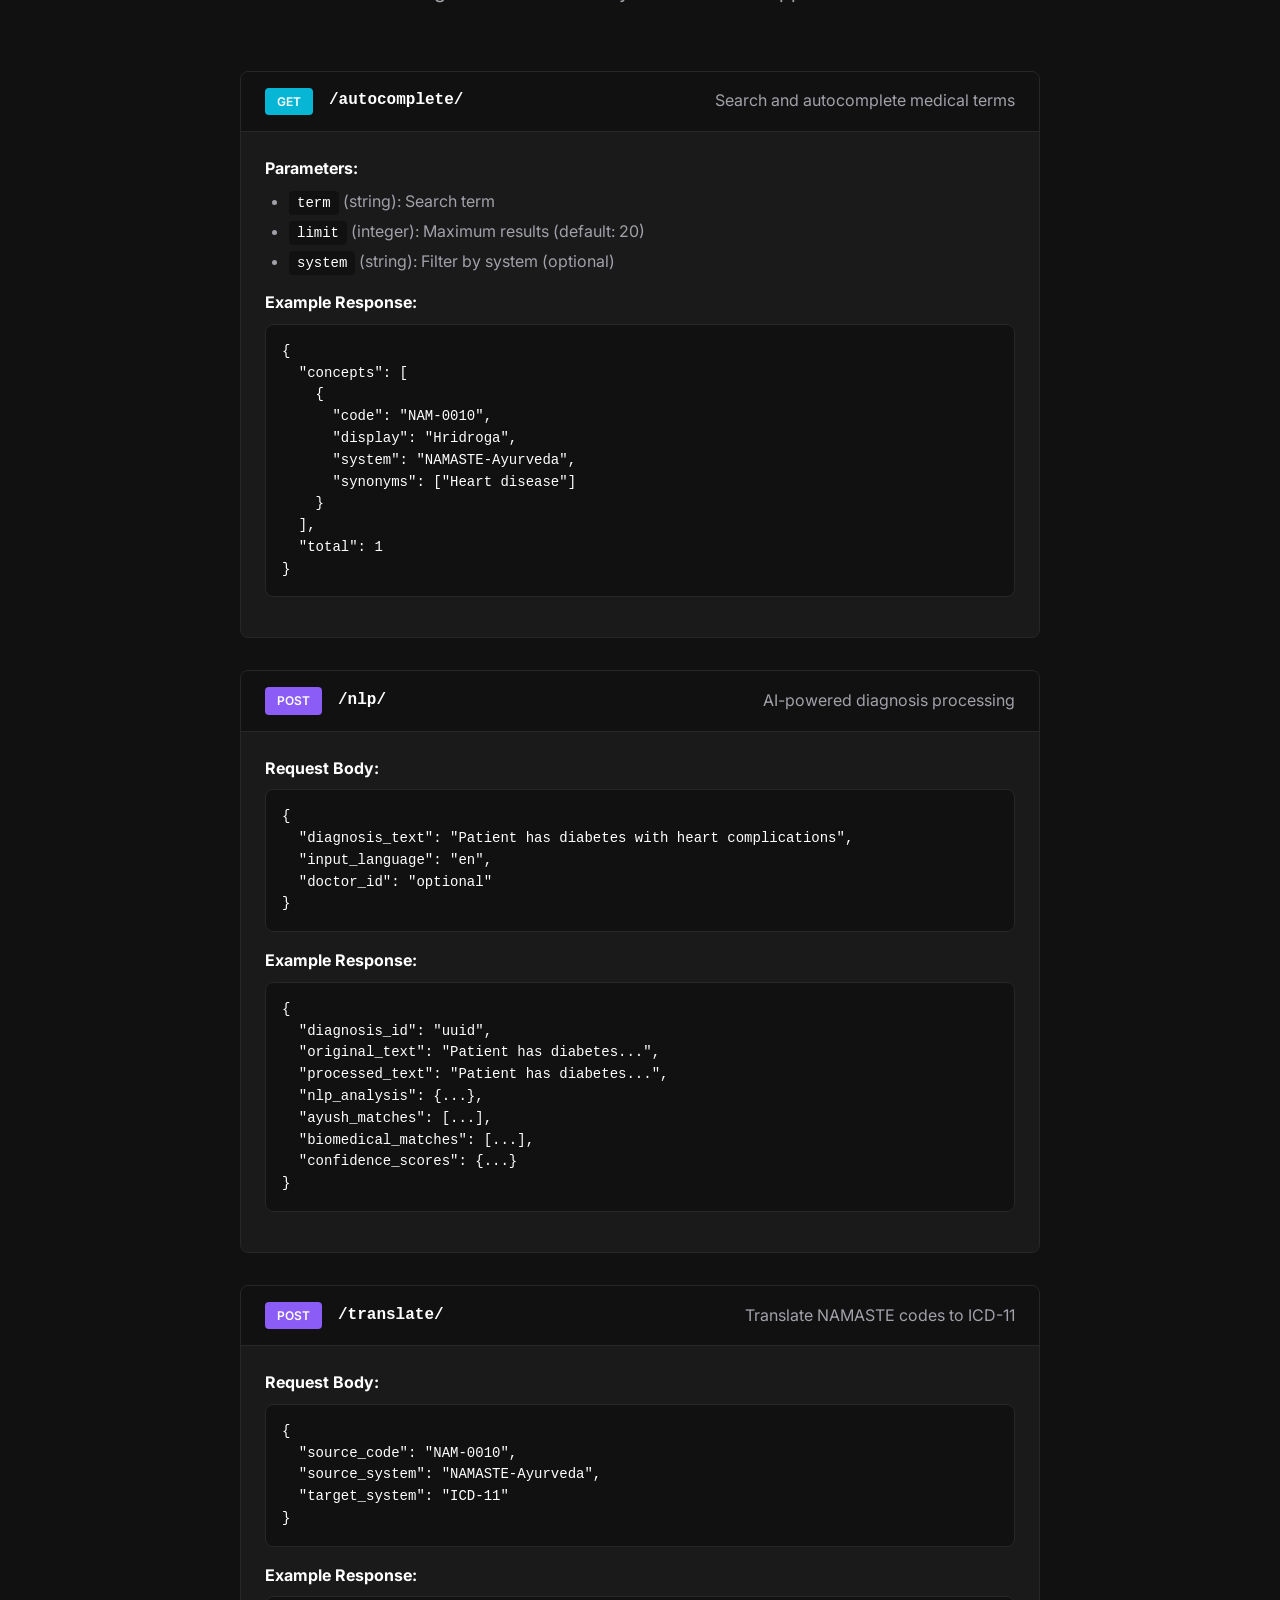
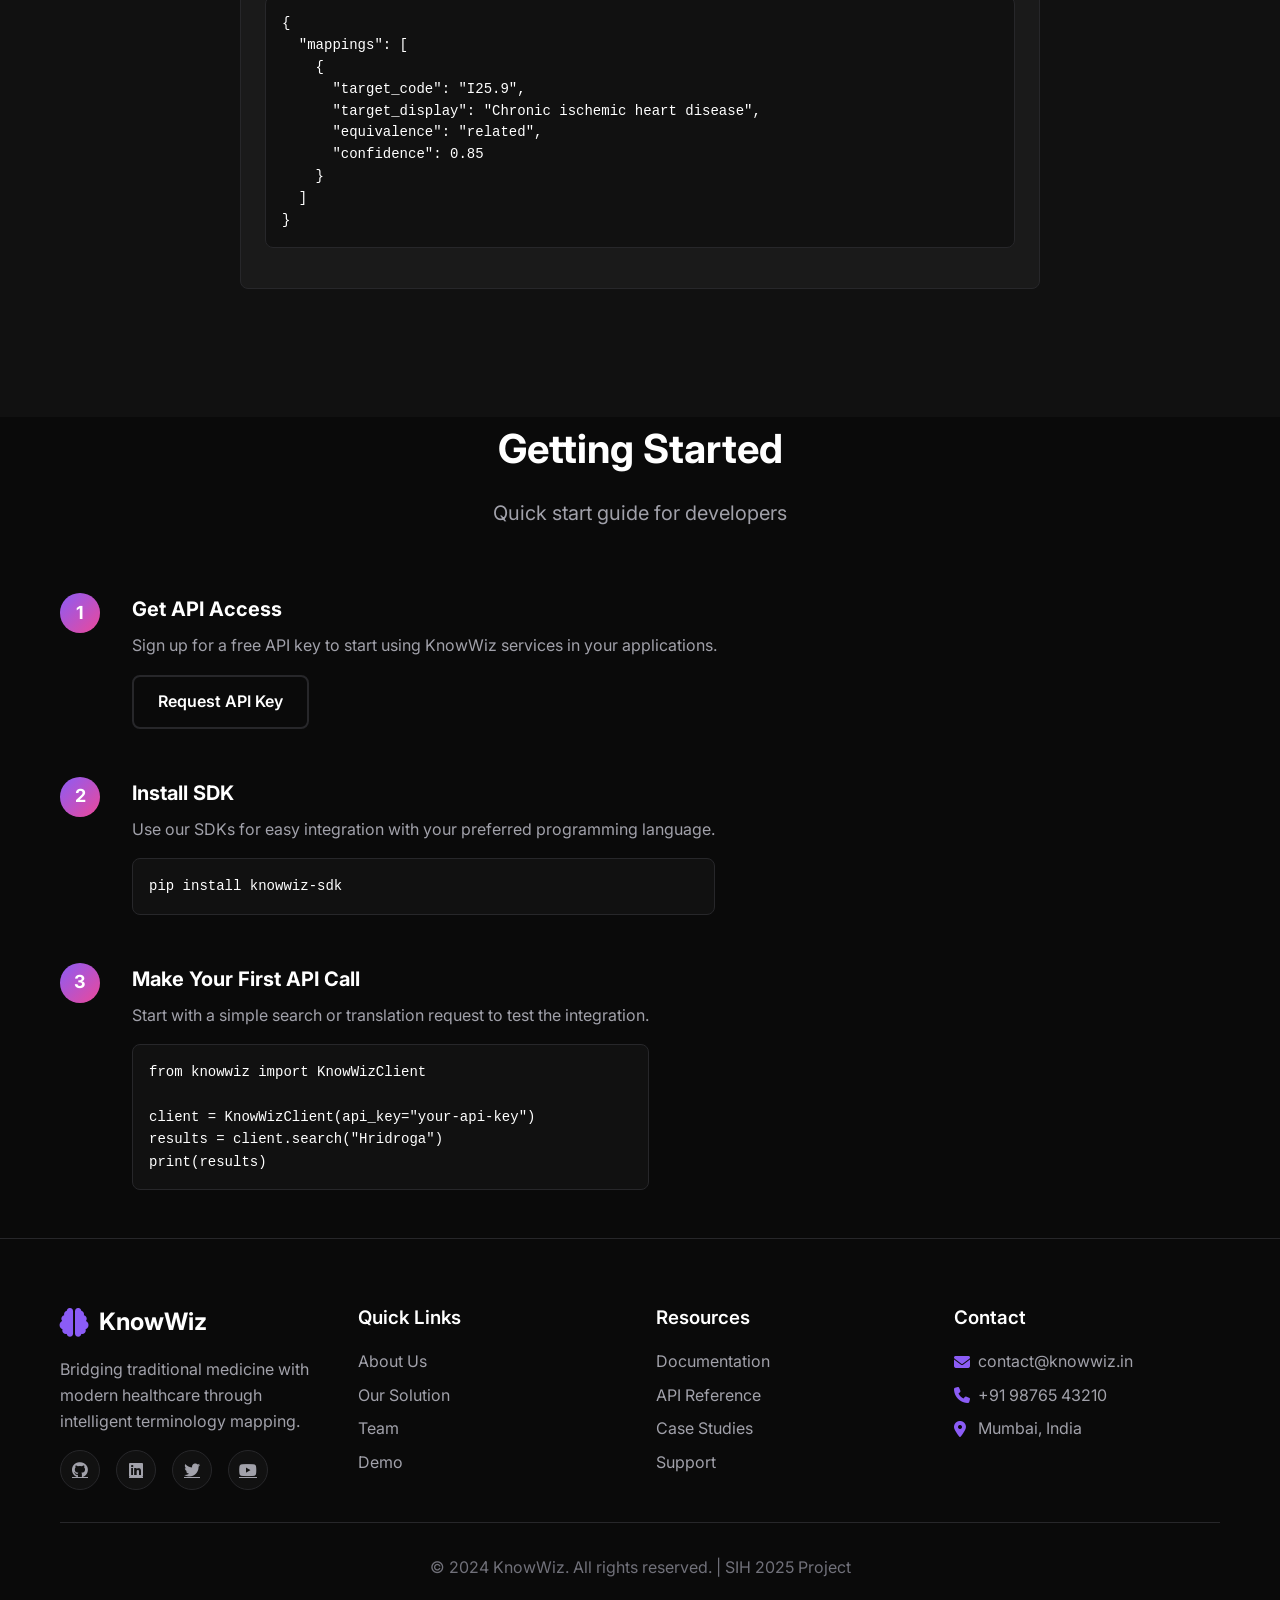
==== commit b1f88041: "Add AI Diagnosis feature with NLP processing" ====
--- a/demo.html
+++ b/demo.html
@@ -53,7 +53,11 @@
                 
                 <div class="demo-container">
                     <div class="demo-tabs">
-                        <button class="tab-btn active" data-tab="search">
+                        <button class="tab-btn active" data-tab="nlp">
+                            <i class="fas fa-brain"></i>
+                            AI Diagnosis
+                        </button>
+                        <button class="tab-btn" data-tab="search">
                             <i class="fas fa-search"></i>
                             Search & Autocomplete
                         </button>
@@ -71,8 +75,51 @@
                         </button>
                     </div>
 
+                    <!-- AI Diagnosis Tab -->
+                    <div class="tab-content active" id="nlp">
+                        <div class="demo-section">
+                            <h3>🤖 AI-Powered Diagnosis Processing</h3>
+                            <p>Enter a diagnosis in English or local language. Our AI will process it and suggest both AYUSH and biomedical codes.</p>
+                            
+                            <div class="nlp-demo">
+                                <div class="nlp-form">
+                                    <div class="form-group">
+                                        <label for="diagnosisText">Doctor's Diagnosis</label>
+                                        <textarea id="diagnosisText" placeholder="Enter diagnosis (e.g., 'Patient has diabetes with heart complications' or 'रोगी को मधुमेह है')" rows="3"></textarea>
+                                    </div>
+                                    
+                                    <div class="form-group">
+                                        <label for="inputLanguage">Input Language</label>
+                                        <select id="inputLanguage">
+                                            <option value="en">English</option>
+                                            <option value="hi">Hindi (हिंदी)</option>
+                                            <option value="ta">Tamil (தமிழ்)</option>
+                                            <option value="te">Telugu (తెలుగు)</option>
+                                            <option value="kn">Kannada (ಕನ್ನಡ)</option>
+                                            <option value="ml">Malayalam (മലയാളം)</option>
+                                            <option value="bn">Bengali (বাংলা)</option>
+                                            <option value="gu">Gujarati (ગુજરાતી)</option>
+                                            <option value="pa">Punjabi (ਪੰਜਾਬੀ)</option>
+                                        </select>
+                                    </div>
+                                    
+                                    <button onclick="processDiagnosis()" class="btn btn-primary">
+                                        <i class="fas fa-brain"></i> Process with AI
+                                    </button>
+                                </div>
+                                
+                                <div id="diagnosisResults" class="diagnosis-results">
+                                    <div class="demo-placeholder">
+                                        <i class="fas fa-stethoscope"></i>
+                                        <p>Enter a diagnosis to see AI processing results</p>
+                                    </div>
+                                </div>
+                            </div>
+                        </div>
+                    </div>
+
                     <!-- Search Tab -->
-                    <div class="tab-content active" id="search">
+                    <div class="tab-content" id="search">
                         <div class="demo-section">
                             <h3>Terminology Search</h3>
                             <p>Search through NAMASTE codes and get intelligent autocomplete suggestions</p>
@@ -299,6 +346,32 @@
                 <div class="api-endpoint">
                     <div class="endpoint-header">
                         <span class="method post">POST</span>
+                        <span class="endpoint-path">/nlp/</span>
+                        <span class="endpoint-description">AI-powered diagnosis processing</span>
+                    </div>
+                    <div class="endpoint-details">
+                        <h4>Request Body:</h4>
+                        <pre><code>{
+  "diagnosis_text": "Patient has diabetes with heart complications",
+  "input_language": "en",
+  "doctor_id": "optional"
+}</code></pre>
+                        <h4>Example Response:</h4>
+                        <pre><code>{
+  "diagnosis_id": "uuid",
+  "original_text": "Patient has diabetes...",
+  "processed_text": "Patient has diabetes...",
+  "nlp_analysis": {...},
+  "ayush_matches": [...],
+  "biomedical_matches": [...],
+  "confidence_scores": {...}
+}</code></pre>
+                    </div>
+                </div>
+                
+                <div class="api-endpoint">
+                    <div class="endpoint-header">
+                        <span class="method post">POST</span>
                         <span class="endpoint-path">/translate/</span>
                         <span class="endpoint-description">Translate NAMASTE codes to ICD-11</span>
                     </div>
--- a/styles.css
+++ b/styles.css
@@ -1591,6 +1591,248 @@
     font-size: 0.875rem;
 }
 
+/* NLP Diagnosis Styles */
+.nlp-demo {
+    margin-top: 2rem;
+}
+
+.nlp-form {
+    background: var(--bg-secondary);
+    border-radius: 12px;
+    padding: 2rem;
+    margin-bottom: 2rem;
+}
+
+.nlp-form .form-group {
+    margin-bottom: 1.5rem;
+}
+
+.nlp-form label {
+    display: block;
+    margin-bottom: 0.5rem;
+    font-weight: 600;
+    color: var(--text-primary);
+}
+
+.nlp-form textarea {
+    width: 100%;
+    padding: 1rem;
+    border: 2px solid var(--border-color);
+    border-radius: 8px;
+    background: var(--bg-primary);
+    color: var(--text-primary);
+    font-size: 1rem;
+    resize: vertical;
+    min-height: 100px;
+    transition: all 0.3s ease;
+}
+
+.nlp-form textarea:focus {
+    outline: none;
+    border-color: var(--primary-color);
+    box-shadow: 0 0 0 3px rgba(99, 102, 241, 0.1);
+}
+
+.nlp-form select {
+    width: 100%;
+    padding: 1rem;
+    border: 2px solid var(--border-color);
+    border-radius: 8px;
+    background: var(--bg-primary);
+    color: var(--text-primary);
+    font-size: 1rem;
+    transition: all 0.3s ease;
+}
+
+.nlp-form select:focus {
+    outline: none;
+    border-color: var(--primary-color);
+    box-shadow: 0 0 0 3px rgba(99, 102, 241, 0.1);
+}
+
+.diagnosis-results {
+    margin-top: 2rem;
+}
+
+.diagnosis-analysis {
+    background: var(--bg-secondary);
+    border-radius: 12px;
+    padding: 2rem;
+}
+
+.analysis-header {
+    display: flex;
+    justify-content: space-between;
+    align-items: center;
+    margin-bottom: 2rem;
+    padding-bottom: 1rem;
+    border-bottom: 2px solid var(--border-color);
+}
+
+.analysis-header h4 {
+    color: var(--primary-color);
+    margin: 0;
+}
+
+.confidence-badge {
+    display: flex;
+    align-items: center;
+    gap: 0.5rem;
+    background: var(--bg-tertiary);
+    padding: 0.5rem 1rem;
+    border-radius: 20px;
+    border: 2px solid var(--primary-color);
+}
+
+.confidence-label {
+    font-size: 0.875rem;
+    color: var(--text-secondary);
+}
+
+.confidence-value {
+    font-weight: 700;
+    color: var(--primary-color);
+    font-size: 1.1rem;
+}
+
+.analysis-details {
+    margin-bottom: 2rem;
+}
+
+.detail-item {
+    margin-bottom: 1rem;
+    padding: 0.75rem;
+    background: var(--bg-tertiary);
+    border-radius: 8px;
+    border-left: 4px solid var(--primary-color);
+}
+
+.detail-item strong {
+    color: var(--primary-color);
+}
+
+.matches-section {
+    margin-bottom: 2rem;
+}
+
+.matches-section h5 {
+    color: var(--text-primary);
+    margin-bottom: 1rem;
+    display: flex;
+    align-items: center;
+    gap: 0.5rem;
+}
+
+.matches-grid {
+    display: grid;
+    grid-template-columns: repeat(auto-fill, minmax(300px, 1fr));
+    gap: 1rem;
+}
+
+.match-card {
+    background: var(--bg-primary);
+    border: 2px solid var(--border-color);
+    border-radius: 12px;
+    padding: 1.5rem;
+    transition: all 0.3s ease;
+}
+
+.match-card:hover {
+    transform: translateY(-2px);
+    box-shadow: 0 8px 25px rgba(0, 0, 0, 0.1);
+}
+
+.match-card.ayush {
+    border-color: #10b981;
+    background: linear-gradient(135deg, rgba(16, 185, 129, 0.05), rgba(16, 185, 129, 0.1));
+}
+
+.match-card.biomedical {
+    border-color: #3b82f6;
+    background: linear-gradient(135deg, rgba(59, 130, 246, 0.05), rgba(59, 130, 246, 0.1));
+}
+
+.match-code {
+    font-family: 'Monaco', 'Menlo', monospace;
+    font-weight: 700;
+    font-size: 1.1rem;
+    color: var(--primary-color);
+    margin-bottom: 0.5rem;
+}
+
+.match-display {
+    color: var(--text-primary);
+    font-weight: 500;
+    margin-bottom: 0.75rem;
+    line-height: 1.4;
+}
+
+.match-confidence {
+    font-size: 0.875rem;
+    color: var(--text-secondary);
+    background: var(--bg-tertiary);
+    padding: 0.25rem 0.75rem;
+    border-radius: 12px;
+    display: inline-block;
+}
+
+.dual-coding-section {
+    margin-bottom: 2rem;
+}
+
+.dual-coding-section h5 {
+    color: var(--text-primary);
+    margin-bottom: 1rem;
+    display: flex;
+    align-items: center;
+    gap: 0.5rem;
+}
+
+.code-preview {
+    background: var(--bg-tertiary);
+    border-radius: 8px;
+    padding: 1rem;
+    overflow-x: auto;
+}
+
+.code-preview pre {
+    margin: 0;
+    color: var(--text-primary);
+    font-family: 'Monaco', 'Menlo', monospace;
+    font-size: 0.875rem;
+    line-height: 1.4;
+}
+
+.code-preview code {
+    color: var(--text-primary);
+}
+
+.action-buttons {
+    display: flex;
+    gap: 1rem;
+    justify-content: center;
+    margin-top: 2rem;
+}
+
+.loading-state, .error-state {
+    text-align: center;
+    padding: 3rem;
+    background: var(--bg-secondary);
+    border-radius: 12px;
+}
+
+.loading-state i {
+    font-size: 2rem;
+    color: var(--primary-color);
+    margin-bottom: 1rem;
+}
+
+.error-state i {
+    font-size: 2rem;
+    color: #ef4444;
+    margin-bottom: 1rem;
+}
+
 /* Autocomplete Styles */
 .autocomplete-results {
     position: relative;
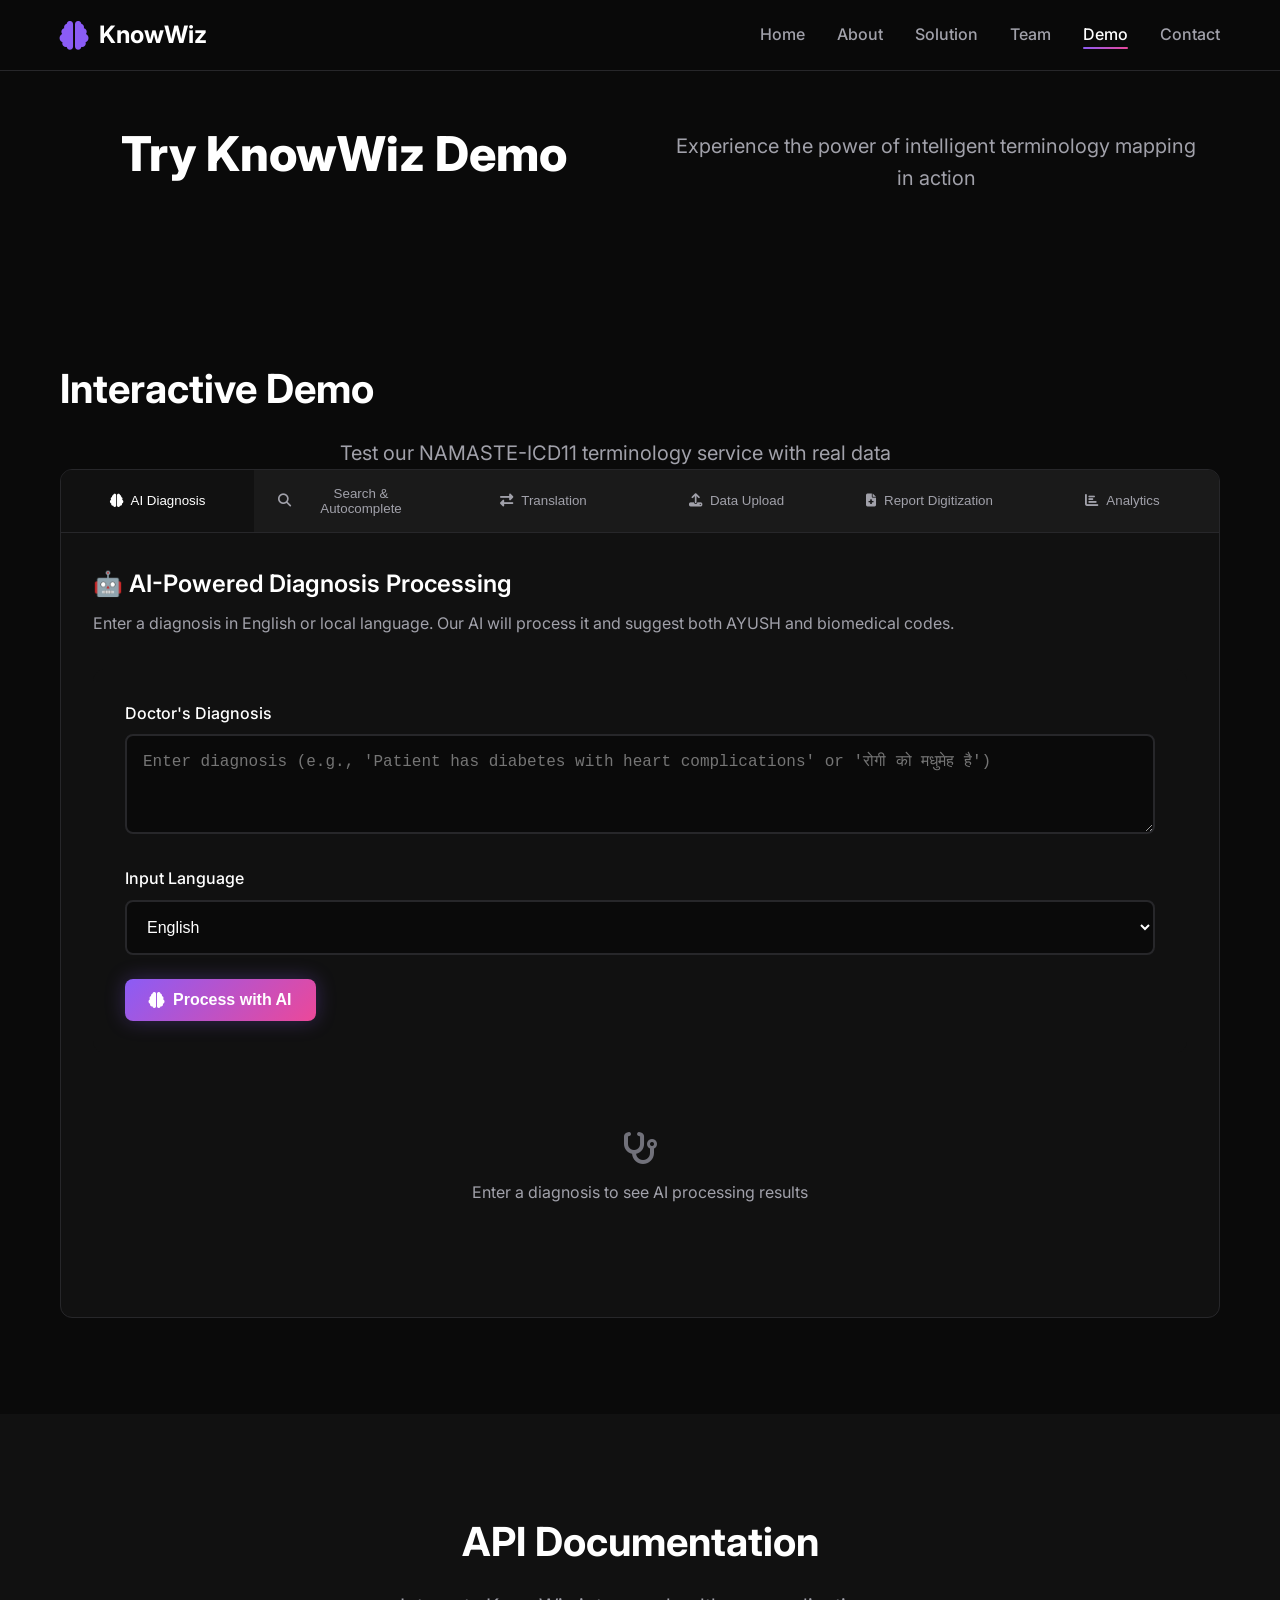
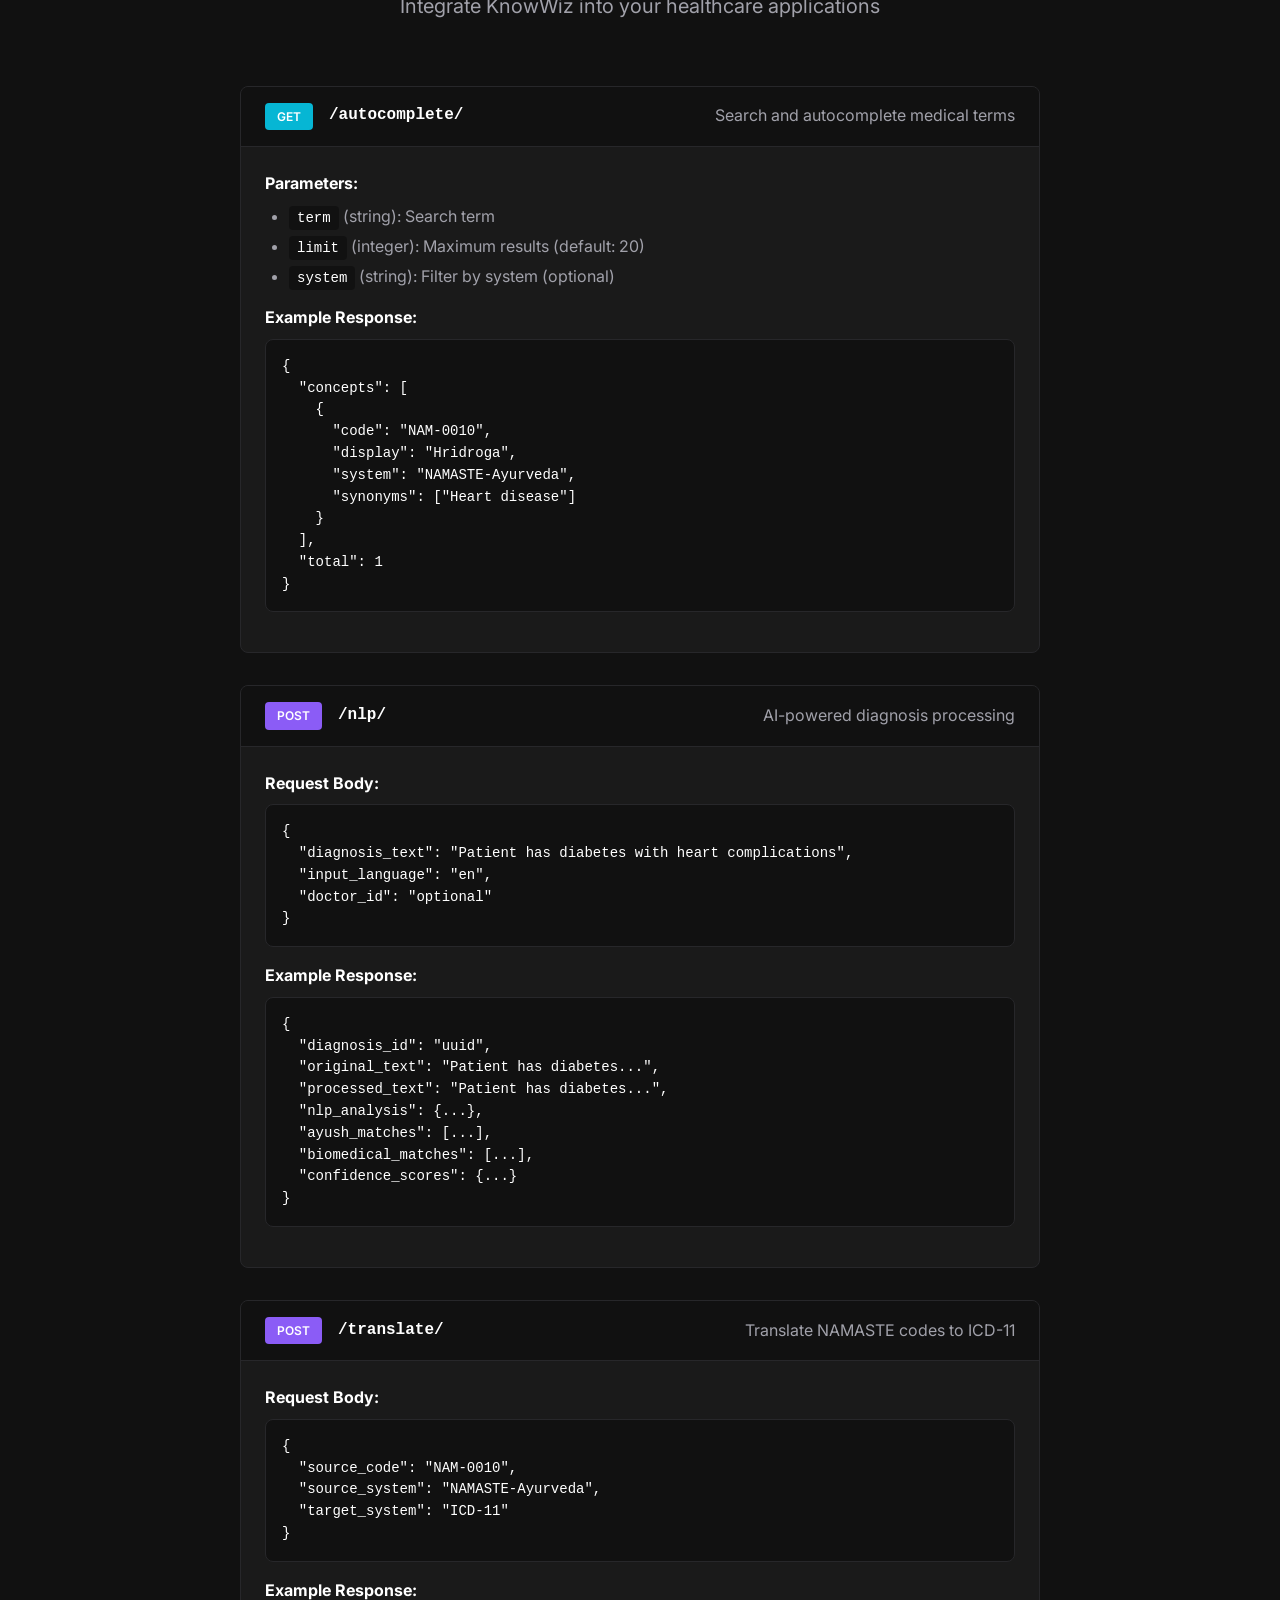
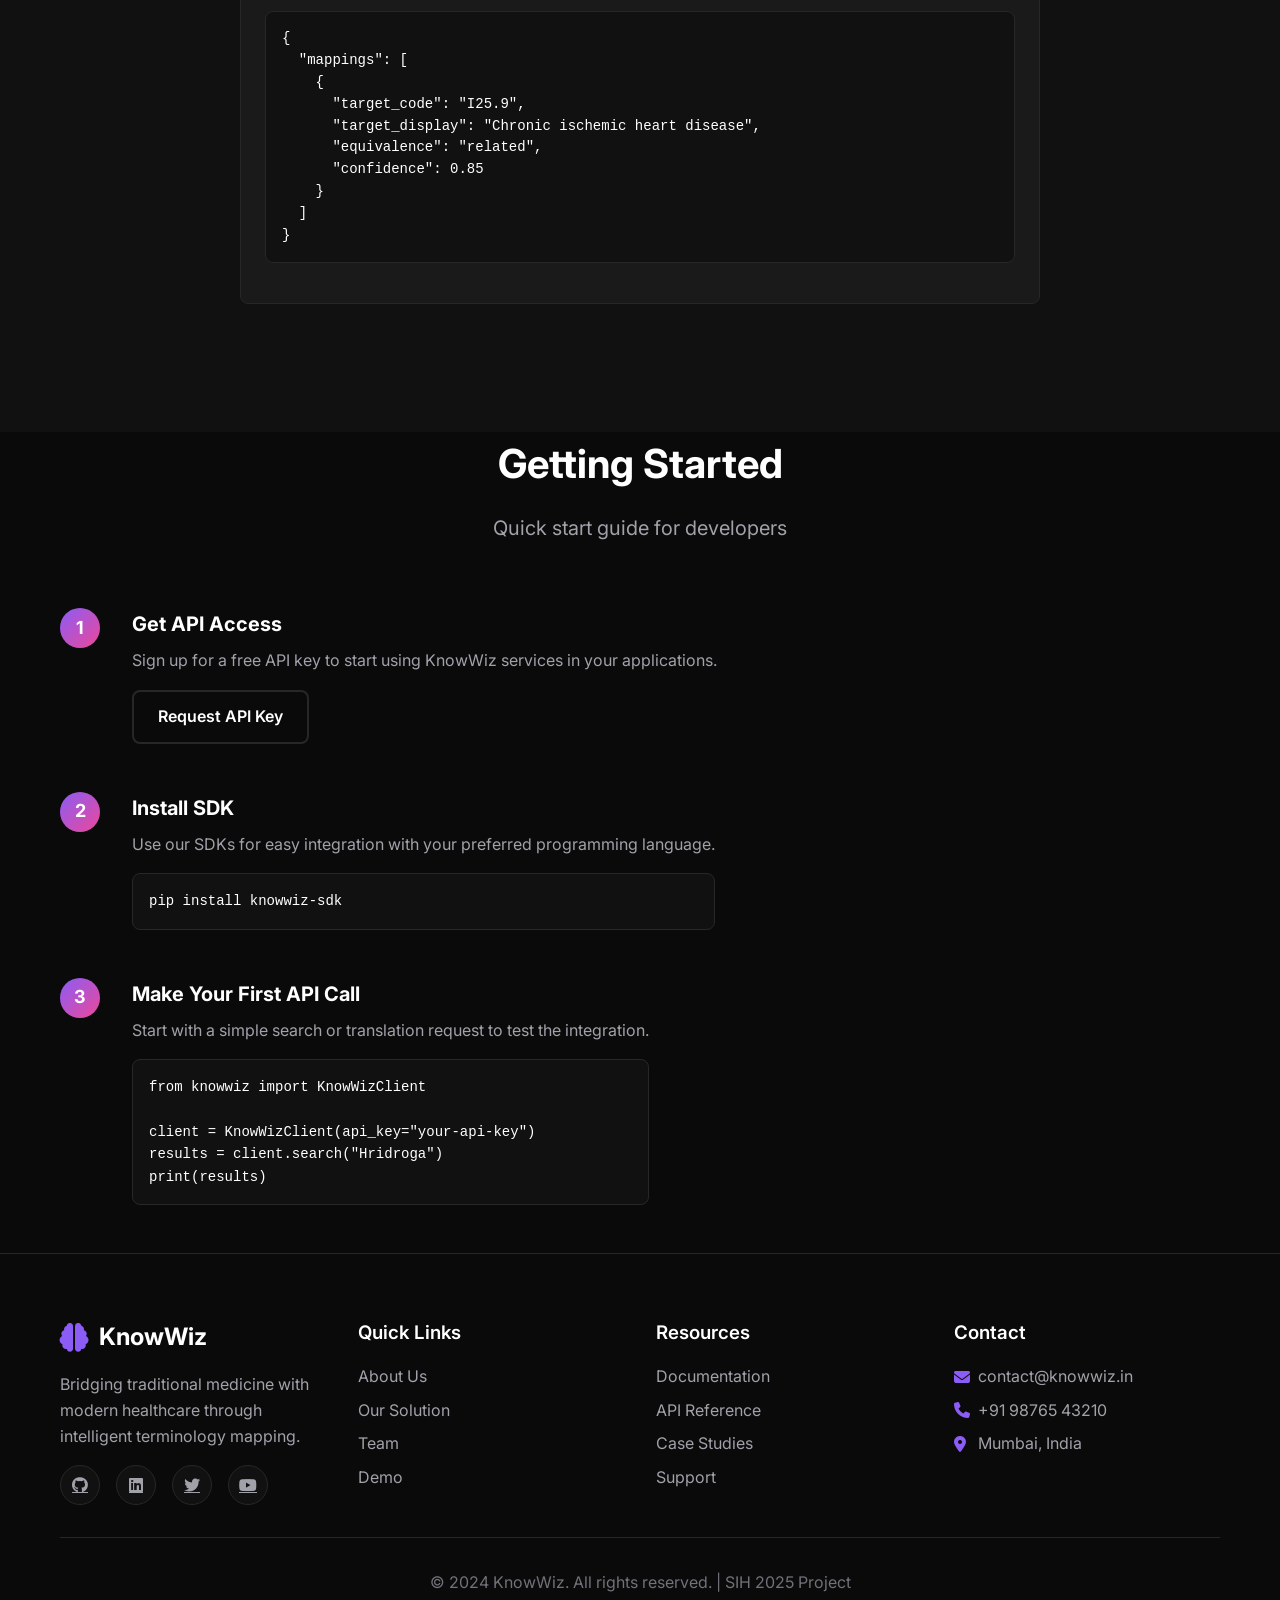
==== commit 5f914bab: "Add Vision Analysis feature for medical report digitization with file upload and AI processing capab" ====
--- a/demo.html
+++ b/demo.html
@@ -69,6 +69,10 @@
                             <i class="fas fa-upload"></i>
                             Data Upload
                         </button>
+                        <button class="tab-btn" data-tab="vision">
+                            <i class="fas fa-file-medical"></i>
+                            Report Digitization
+                        </button>
                         <button class="tab-btn" data-tab="analytics">
                             <i class="fas fa-chart-bar"></i>
                             Analytics
@@ -228,6 +232,69 @@
                         </div>
                     </div>
 
+                    <!-- Vision Analysis Tab -->
+                    <div class="tab-content" id="vision">
+                        <div class="demo-section">
+                            <h3>🔍 AI-Powered Medical Report Digitization</h3>
+                            <p>Upload medical reports (Lab reports, Prescriptions, Discharge summaries, Diagnosis reports) and get instant digitization with NAMASTE-ICD11 codes</p>
+                            
+                            <div class="vision-demo">
+                                <div class="vision-upload">
+                                    <div class="upload-area" id="imageUploadArea">
+                                        <div class="upload-content">
+                                            <i class="fas fa-cloud-upload-alt"></i>
+                                            <h4>Upload Medical Report</h4>
+                                            <p>Drag & drop or click to select report image</p>
+                                            <p class="supported-formats">Supported: JPEG, PNG, GIF, BMP, TIFF, WEBP</p>
+                                        </div>
+                                    </div>
+                                    <input type="file" id="imageFile" accept="image/*" style="display: none;">
+                                    
+                                    <div class="image-options">
+                                        <div class="form-group">
+                                            <label for="imageType">Report Type</label>
+                                            <select id="imageType">
+                                                <option value="unknown">Auto-detect</option>
+                                                <option value="lab_report">Lab Report</option>
+                                                <option value="prescription">Prescription</option>
+                                                <option value="discharge_summary">Discharge Summary</option>
+                                                <option value="diagnosis_report">Diagnosis Report</option>
+                                                <option value="pathology_report">Pathology Report</option>
+                                                <option value="radiology_report">Radiology Report</option>
+                                                <option value="consultation_note">Consultation Note</option>
+                                                <option value="progress_note">Progress Note</option>
+                                                <option value="opd_slip">OPD Slip</option>
+                                                <option value="medical_certificate">Medical Certificate</option>
+                                            </select>
+                                        </div>
+                                        
+                                        <button type="button" id="selectFileBtn" class="btn btn-secondary">
+                                            <i class="fas fa-folder-open"></i> Select File
+                                        </button>
+                                        <button id="analyzeImageBtn" class="btn btn-primary" disabled>
+                                            <i class="fas fa-search"></i> Digitize Report
+                                        </button>
+                                    </div>
+                                </div>
+                                
+                                <div id="imagePreview" class="image-preview" style="display: none;">
+                                    <img id="previewImg" src="" alt="Preview">
+                                    <div class="image-info">
+                                        <span id="imageName"></span>
+                                        <span id="imageSize"></span>
+                                    </div>
+                                </div>
+                                
+                                <div id="visionResults" class="vision-results">
+                                    <div class="demo-placeholder">
+                                        <i class="fas fa-file-medical"></i>
+                                        <p>Upload a medical report to see AI digitization results</p>
+                                    </div>
+                                </div>
+                            </div>
+                        </div>
+                    </div>
+
                     <!-- Analytics Tab -->
                     <div class="tab-content" id="analytics">
                         <div class="demo-section">
--- a/styles.css
+++ b/styles.css
@@ -1591,6 +1591,192 @@
     font-size: 0.875rem;
 }
 
+/* Vision Analysis Styles */
+.vision-demo {
+    margin-top: 2rem;
+}
+
+.vision-upload {
+    background: var(--bg-secondary);
+    border-radius: 12px;
+    padding: 2rem;
+    margin-bottom: 2rem;
+}
+
+.upload-area {
+    border: 3px dashed var(--border-color);
+    border-radius: 12px;
+    padding: 3rem 2rem;
+    text-align: center;
+    cursor: pointer;
+    transition: all 0.3s ease;
+    background: var(--bg-primary);
+}
+
+.upload-area:hover {
+    border-color: var(--primary-color);
+    background: var(--bg-tertiary);
+}
+
+.upload-area.drag-over {
+    border-color: var(--primary-color);
+    background: var(--bg-tertiary);
+    transform: scale(1.02);
+}
+
+.upload-content i {
+    font-size: 3rem;
+    color: var(--primary-color);
+    margin-bottom: 1rem;
+}
+
+.upload-content h4 {
+    color: var(--text-primary);
+    margin-bottom: 0.5rem;
+}
+
+.upload-content p {
+    color: var(--text-secondary);
+    margin-bottom: 0.5rem;
+}
+
+.supported-formats {
+    font-size: 0.875rem;
+    color: var(--text-muted);
+}
+
+.image-options {
+    display: flex;
+    gap: 1rem;
+    align-items: end;
+    margin-top: 1.5rem;
+}
+
+.image-options .form-group {
+    flex: 1;
+    margin-bottom: 0;
+}
+
+.image-options .form-group label {
+    display: block;
+    margin-bottom: 0.5rem;
+    font-weight: 600;
+    color: var(--text-primary);
+}
+
+.image-options select {
+    width: 100%;
+    padding: 0.75rem;
+    border: 2px solid var(--border-color);
+    border-radius: 8px;
+    background: var(--bg-primary);
+    color: var(--text-primary);
+    font-size: 1rem;
+    transition: all 0.3s ease;
+}
+
+.image-options select:focus {
+    outline: none;
+    border-color: var(--primary-color);
+    box-shadow: 0 0 0 3px rgba(99, 102, 241, 0.1);
+}
+
+.image-preview {
+    background: var(--bg-secondary);
+    border-radius: 12px;
+    padding: 1.5rem;
+    margin-bottom: 2rem;
+    text-align: center;
+}
+
+.image-preview img {
+    max-width: 100%;
+    max-height: 400px;
+    border-radius: 8px;
+    box-shadow: 0 4px 12px rgba(0, 0, 0, 0.1);
+}
+
+.image-info {
+    display: flex;
+    justify-content: space-between;
+    margin-top: 1rem;
+    font-size: 0.875rem;
+    color: var(--text-secondary);
+}
+
+.vision-results {
+    margin-top: 2rem;
+}
+
+.vision-analysis {
+    background: var(--bg-secondary);
+    border-radius: 12px;
+    padding: 2rem;
+}
+
+.findings-section, .abnormalities-section {
+    margin-bottom: 2rem;
+}
+
+.findings-section h5, .abnormalities-section h5 {
+    color: var(--text-primary);
+    margin-bottom: 1rem;
+    display: flex;
+    align-items: center;
+    gap: 0.5rem;
+}
+
+.findings-list, .abnormalities-list {
+    list-style: none;
+    padding: 0;
+    margin: 0;
+}
+
+.findings-list li, .abnormalities-list li {
+    background: var(--bg-primary);
+    padding: 0.75rem 1rem;
+    margin-bottom: 0.5rem;
+    border-radius: 8px;
+    border-left: 4px solid var(--primary-color);
+    color: var(--text-primary);
+}
+
+.abnormalities-list li {
+    border-left-color: #ef4444;
+    background: linear-gradient(135deg, rgba(239, 68, 68, 0.05), rgba(239, 68, 68, 0.1));
+}
+
+.fhir-section {
+    margin-bottom: 2rem;
+}
+
+.fhir-section h5 {
+    color: var(--text-primary);
+    margin-bottom: 1rem;
+    display: flex;
+    align-items: center;
+    gap: 0.5rem;
+}
+
+.code-preview {
+    background: var(--bg-tertiary);
+    border-radius: 8px;
+    padding: 1rem;
+    overflow-x: auto;
+}
+
+.code-preview pre {
+    margin: 0;
+    color: var(--text-primary);
+    font-family: 'Monaco', 'Menlo', monospace;
+    font-size: 0.875rem;
+    line-height: 1.4;
+}
+
+.code-preview code {
+    color: var(--text-primary);
+}
+
 /* NLP Diagnosis Styles */
 .nlp-demo {
     margin-top: 2rem;
